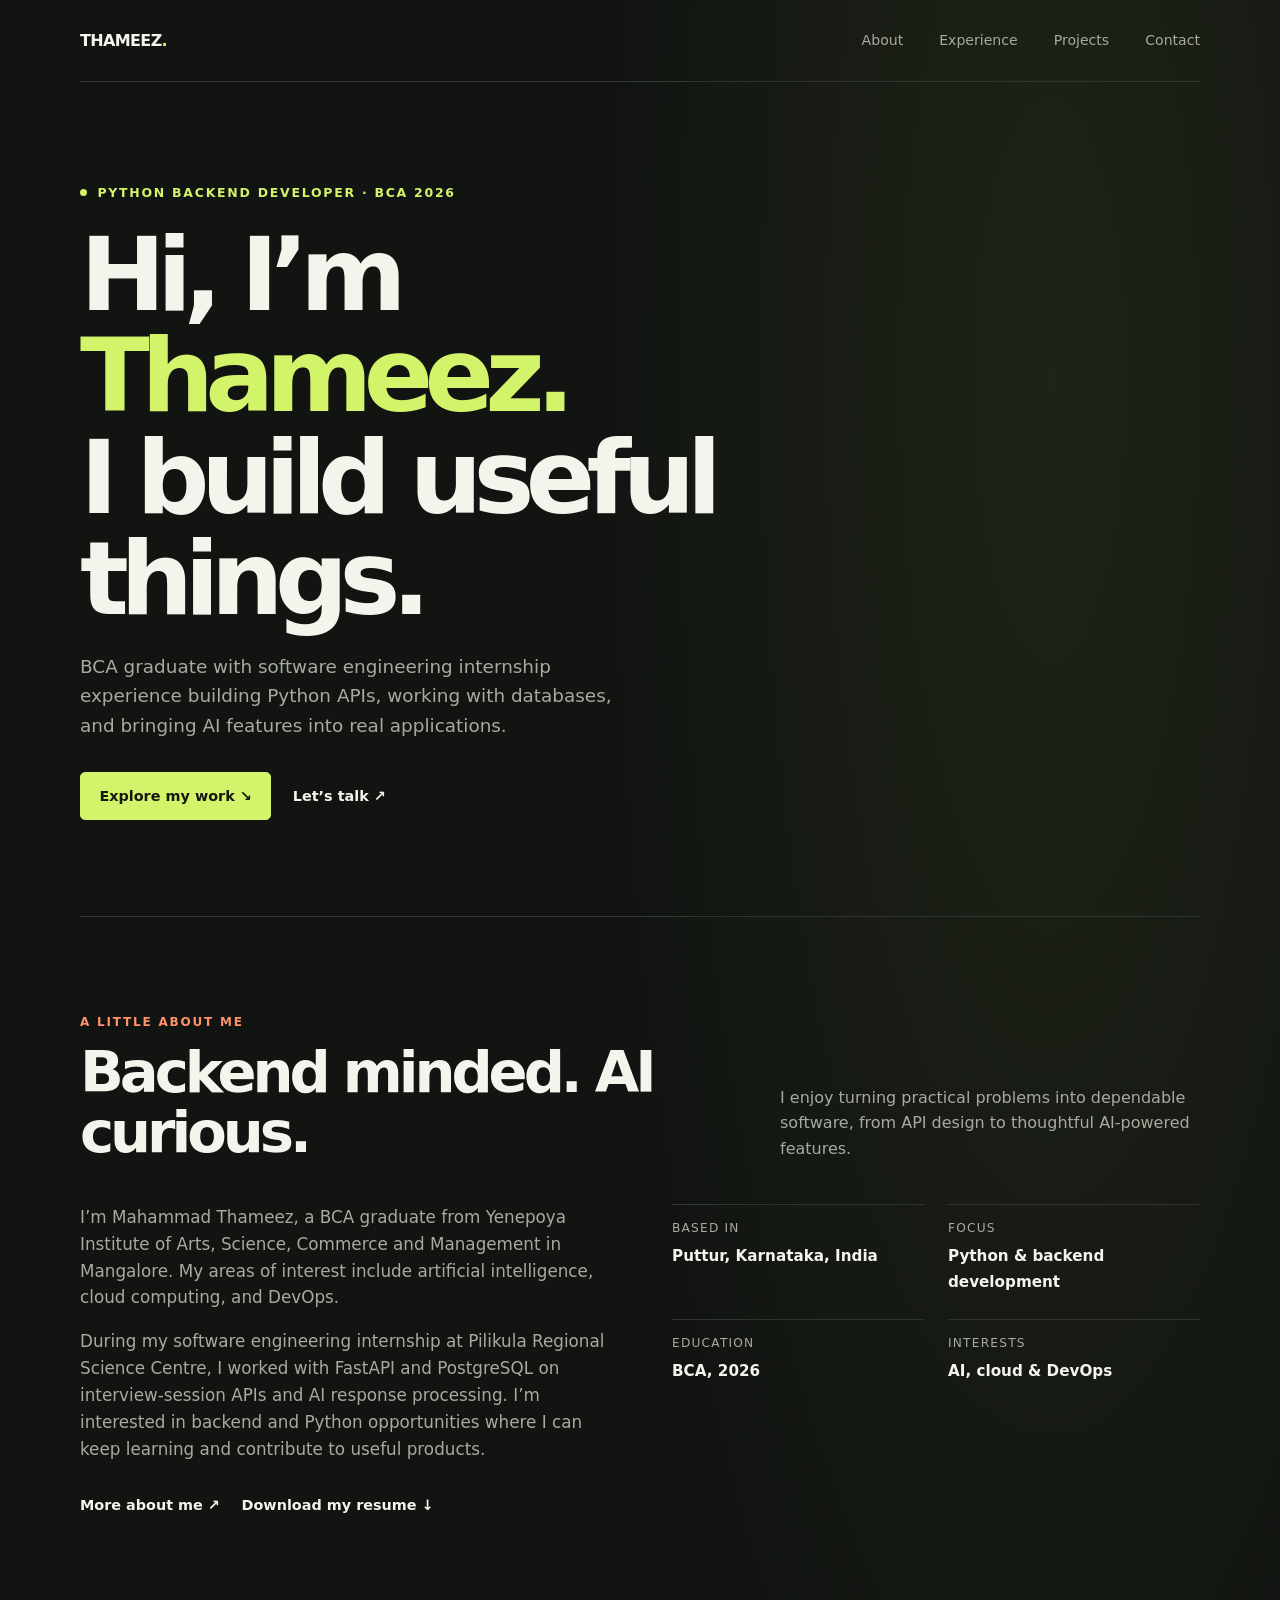
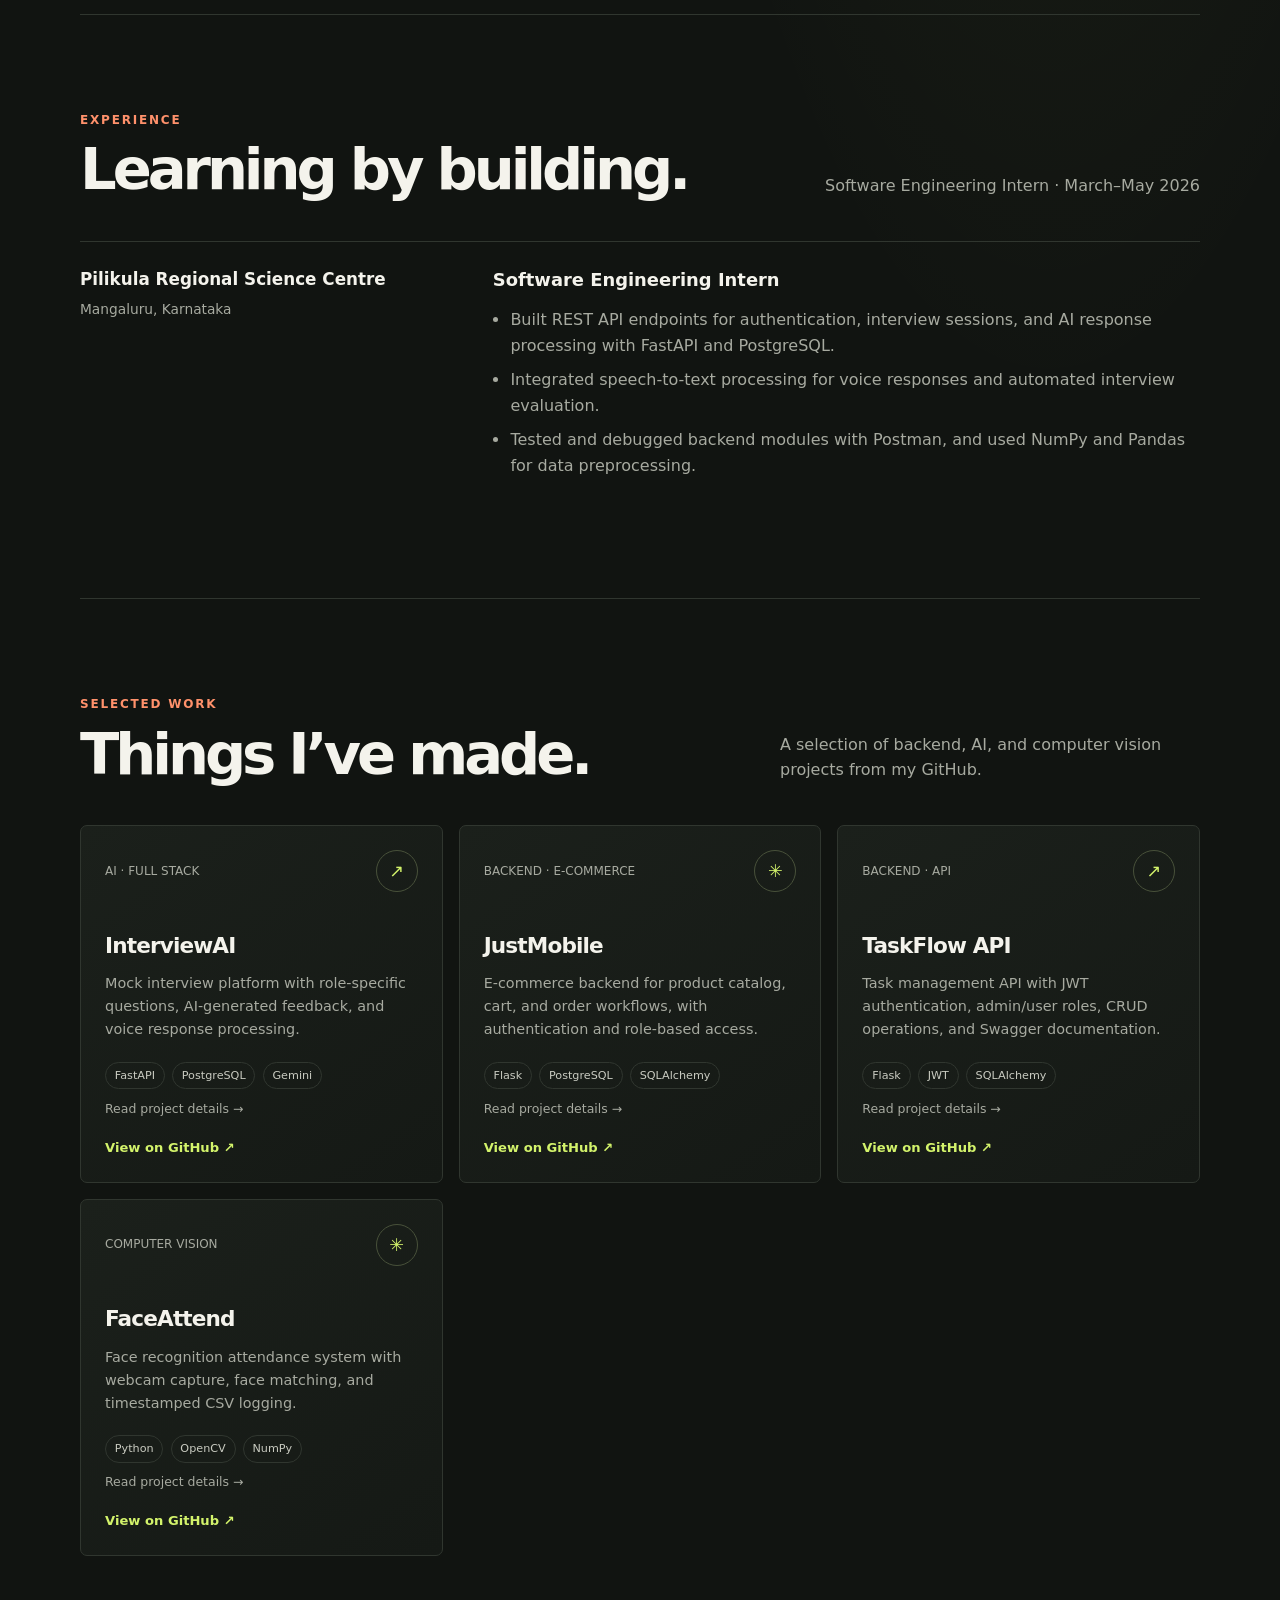
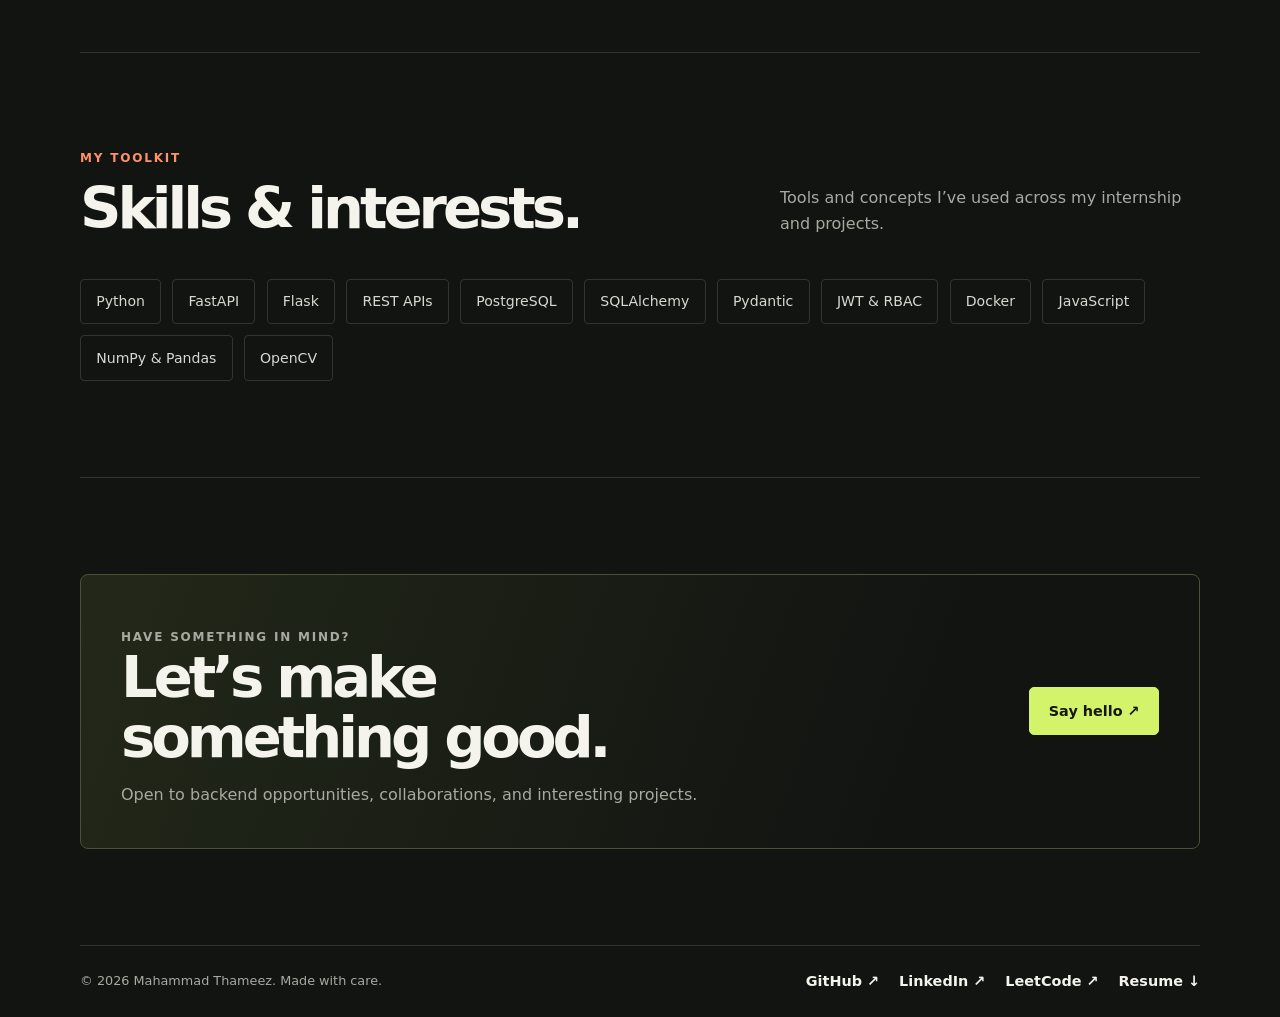
==== index.html @ 8c91e011 "first commit" ====
<!doctype html>
<html lang="en">
  <head>
    <meta charset="utf-8" />
    <meta name="viewport" content="width=device-width, initial-scale=1" />
    <meta
      name="description"
      content="Mahammad Thameez is a Python backend developer and BCA graduate. Explore his experience, skills, and projects."
    />
    <meta name="theme-color" content="#111411" />
    <title>Mahammad Thameez — Portfolio</title>
    <style>
      :root {
        color-scheme: dark;
        --ink: #f4f3ec;
        --muted: #a7aaa0;
        --canvas: #111411;
        --panel: #191d19;
        --line: #30362f;
        --lime: #d3f36b;
        --orange: #ff916b;
        --max-width: 1120px;
      }

      *,
      *::before,
      *::after {
        box-sizing: border-box;
      }

      html {
        scroll-behavior: smooth;
        scroll-padding-top: 6rem;
      }

      body {
        margin: 0;
        background:
          radial-gradient(ellipse at 82% 9%, rgb(211 243 107 / 7%), transparent 28rem),
          var(--canvas);
        color: var(--ink);
        font-family: Inter, ui-sans-serif, system-ui, -apple-system, BlinkMacSystemFont, "Segoe UI", sans-serif;
        line-height: 1.6;
      }

      a {
        color: inherit;
        text-decoration: none;
      }

      a:focus-visible {
        outline: 2px solid var(--lime);
        outline-offset: 5px;
      }

      .shell {
        width: min(var(--max-width), calc(100% - 3rem));
        margin-inline: auto;
      }

      .topbar {
        display: flex;
        align-items: center;
        justify-content: space-between;
        min-height: 82px;
        border-bottom: 1px solid var(--line);
      }

      .wordmark {
        font-size: 1rem;
        font-weight: 750;
        letter-spacing: -0.04em;
      }

      .wordmark span {
        color: var(--lime);
      }

      .nav {
        display: flex;
        gap: clamp(1rem, 3vw, 2.25rem);
        color: var(--muted);
        font-size: 0.88rem;
      }

      .nav a:hover,
      .text-link:hover {
        color: var(--lime);
      }

      .hero {
        display: grid;
        grid-template-columns: minmax(0, 1fr) 250px;
        align-items: center;
        gap: 3rem;
        min-height: 570px;
        padding-block: 6rem;
      }

      .eyebrow {
        display: inline-flex;
        align-items: center;
        gap: 0.65rem;
        margin: 0 0 1.35rem;
        color: var(--lime);
        font-size: 0.78rem;
        font-weight: 700;
        letter-spacing: 0.14em;
        text-transform: uppercase;
      }

      .eyebrow::before {
        width: 7px;
        height: 7px;
        border-radius: 50%;
        background: var(--lime);
        content: "";
      }

      h1,
      h2,
      h3,
      p {
        margin-top: 0;
      }

      h1 {
        max-width: 780px;
        margin-bottom: 1.4rem;
        font-size: clamp(3.2rem, 8vw, 6.7rem);
        font-weight: 650;
        letter-spacing: -0.085em;
        line-height: 0.99;
      }

      h1 span {
        color: var(--lime);
      }

      .hero-copy {
        max-width: 560px;
        margin-bottom: 2rem;
        color: var(--muted);
        font-size: clamp(1rem, 2vw, 1.15rem);
      }

      .actions {
        display: flex;
        flex-wrap: wrap;
        align-items: center;
        gap: 1.35rem;
      }

      .about-actions {
        margin-top: 2rem;
      }

      .button {
        display: inline-flex;
        align-items: center;
        justify-content: center;
        min-height: 48px;
        padding: 0.7rem 1.15rem;
        border: 1px solid var(--lime);
        border-radius: 5px;
        background: var(--lime);
        color: #14180e;
        font-size: 0.9rem;
        font-weight: 750;
        transition: transform 160ms ease, background 160ms ease;
      }

      .button:hover {
        transform: translateY(-2px);
        background: #e2ff8a;
      }

      .text-link {
        color: var(--ink);
        font-size: 0.9rem;
        font-weight: 650;
      }

      .section {
        padding-block: 6rem;
        border-top: 1px solid var(--line);
      }

      .section-heading {
        display: flex;
        align-items: end;
        justify-content: space-between;
        gap: 2rem;
        margin-bottom: 2.5rem;
      }

      .section-kicker {
        margin-bottom: 0.65rem;
        color: var(--orange);
        font-size: 0.75rem;
        font-weight: 750;
        letter-spacing: 0.15em;
        text-transform: uppercase;
      }

      h2 {
        margin-bottom: 0;
        font-size: clamp(2.2rem, 5vw, 3.6rem);
        font-weight: 600;
        letter-spacing: -0.07em;
        line-height: 1.05;
      }

      .section-intro {
        max-width: 420px;
        margin-bottom: 0.15rem;
        color: var(--muted);
      }

      .about-grid {
        display: grid;
        grid-template-columns: 1fr 1fr;
        gap: 4rem;
      }

      .about-copy {
        max-width: 600px;
        color: var(--muted);
        font-size: 1.05rem;
      }

      .about-copy p:last-child {
        margin-bottom: 0;
      }

      .details {
        display: grid;
        grid-template-columns: 1fr 1fr;
        align-content: start;
        gap: 1.5rem;
      }

      .detail {
        padding-top: 0.9rem;
        border-top: 1px solid var(--line);
      }

      .detail-label {
        display: block;
        margin-bottom: 0.3rem;
        color: var(--muted);
        font-size: 0.76rem;
        letter-spacing: 0.1em;
        text-transform: uppercase;
      }

      .detail-value {
        font-size: 0.95rem;
        font-weight: 600;
      }

      .project-grid {
        display: grid;
        grid-template-columns: repeat(3, minmax(0, 1fr));
        gap: 1rem;
      }

      .project-card {
        display: flex;
        min-height: 310px;
        flex-direction: column;
        padding: 1.5rem;
        border: 1px solid var(--line);
        border-radius: 7px;
        background: linear-gradient(145deg, #1b201b, #151915);
        transition: border-color 180ms ease, transform 180ms ease;
      }

      .project-card:hover {
        transform: translateY(-4px);
        border-color: #687250;
      }

      .project-top {
        display: flex;
        align-items: center;
        justify-content: space-between;
        margin-bottom: auto;
        color: var(--muted);
        font-size: 0.75rem;
      }

      .project-icon {
        display: grid;
        width: 42px;
        height: 42px;
        place-items: center;
        border: 1px solid #48513a;
        border-radius: 50%;
        color: var(--lime);
        font-size: 1.1rem;
      }

      .project-card h3 {
        margin: 2.3rem 0 0.55rem;
        font-size: 1.35rem;
        font-weight: 600;
        letter-spacing: -0.04em;
      }

      .project-card p {
        margin-bottom: 1.25rem;
        color: var(--muted);
        font-size: 0.9rem;
      }

      .project-link {
        display: inline-block;
        margin-top: 1.1rem;
        color: var(--lime);
        font-size: 0.82rem;
        font-weight: 700;
      }

      .project-link:hover {
        color: var(--ink);
      }

      .project-details {
        display: block;
        margin-top: 0.6rem;
        color: var(--muted);
        font-size: 0.78rem;
      }

      .project-details:hover {
        color: var(--lime);
      }

      .tags {
        display: flex;
        flex-wrap: wrap;
        gap: 0.45rem;
      }

      .tag {
        padding: 0.25rem 0.55rem;
        border: 1px solid var(--line);
        border-radius: 99px;
        color: #c9cbc1;
        font-size: 0.7rem;
      }

      .skills {
        display: flex;
        flex-wrap: wrap;
        gap: 0.7rem;
        margin-top: 2rem;
      }

      .skill {
        padding: 0.65rem 0.95rem;
        border: 1px solid var(--line);
        border-radius: 4px;
        color: #d7d9d0;
        font-size: 0.88rem;
      }

      .experience-card {
        display: grid;
        grid-template-columns: minmax(180px, 0.7fr) 1.3fr;
        gap: 2rem;
        padding: 1.5rem 0;
        border-top: 1px solid var(--line);
      }

      .experience-meta {
        color: var(--muted);
        font-size: 0.86rem;
      }

      .experience-meta strong {
        display: block;
        margin-bottom: 0.35rem;
        color: var(--ink);
        font-size: 1.05rem;
      }

      .experience-content h3 {
        margin-bottom: 0.8rem;
        font-size: 1.12rem;
        font-weight: 600;
      }

      .experience-content ul {
        margin: 0;
        padding-left: 1.1rem;
        color: var(--muted);
      }

      .experience-content li + li {
        margin-top: 0.55rem;
      }

      .contact {
        display: flex;
        align-items: center;
        justify-content: space-between;
        gap: 2rem;
        padding: 2.5rem;
        border: 1px solid #48513a;
        border-radius: 8px;
        background: linear-gradient(110deg, rgb(211 243 107 / 9%), transparent 75%);
      }

      .contact h2 {
        max-width: 570px;
      }

      .contact p {
        margin: 0.85rem 0 0;
        color: var(--muted);
      }

      footer {
        display: flex;
        align-items: center;
        justify-content: space-between;
        gap: 1rem;
        padding-block: 1.5rem;
        border-top: 1px solid var(--line);
        color: var(--muted);
        font-size: 0.8rem;
      }

      .footer-links {
        display: flex;
        gap: 1.25rem;
      }

      @media (max-width: 760px) {
        .hero {
          grid-template-columns: 1fr;
          min-height: auto;
          padding-block: 5rem;
        }

        .about-grid {
          grid-template-columns: 1fr;
          gap: 2.5rem;
        }

        .experience-card {
          grid-template-columns: 1fr;
          gap: 1rem;
        }

        .project-grid {
          grid-template-columns: 1fr 1fr;
        }

        .section-heading {
          align-items: start;
          flex-direction: column;
          gap: 1rem;
        }

        .contact {
          align-items: start;
          flex-direction: column;
          padding: 1.75rem;
        }
      }

      @media (max-width: 520px) {
        .shell {
          width: min(100% - 2rem, var(--max-width));
        }

        .topbar {
          min-height: 70px;
        }

        .nav {
          gap: 0.85rem;
          font-size: 0.78rem;
        }

        .nav a:last-child {
          display: none;
        }

        .hero {
          padding-block: 4rem;
        }

        .section {
          padding-block: 4rem;
        }

        .project-grid {
          grid-template-columns: 1fr;
        }

        .project-card {
          min-height: 270px;
        }

        .details {
          gap: 1.2rem;
        }

        footer {
          align-items: start;
          flex-direction: column;
        }
      }

      @media (prefers-reduced-motion: reduce) {
        *,
        *::before,
        *::after {
          scroll-behavior: auto !important;
          transition-duration: 0.01ms !important;
        }
      }
    </style>
  </head>
  <body>
    <header class="shell topbar">
      <a class="wordmark" href="#home" aria-label="Mahammad Thameez, home">THAMEEZ<span>.</span></a>
      <nav class="nav" aria-label="Main navigation">
        <a href="/about">About</a>
        <a href="#experience">Experience</a>
        <a href="#projects">Projects</a>
        <a href="#contact">Contact</a>
      </nav>
    </header>

    <main>
      <section class="shell hero" id="home">
        <div>
          <p class="eyebrow">Python backend developer · BCA 2026</p>
          <h1>Hi, I’m <span>Thameez.</span><br />I build useful things.</h1>
          <p class="hero-copy">
            BCA graduate with software engineering internship experience building Python
            APIs, working with databases, and bringing AI features into real applications.
          </p>
          <div class="actions">
            <a class="button" href="#projects">Explore my work <span aria-hidden="true">&nbsp;↘</span></a>
            <a class="text-link" href="mailto:mahammadthameez3@gmail.com?subject=Hello%20Thameez">Let’s talk <span aria-hidden="true">↗</span></a>
          </div>
        </div>
      </section>

      <section class="shell section" id="about">
        <div class="section-heading">
          <div>
            <p class="section-kicker">A little about me</p>
            <h2>Backend minded. AI curious.</h2>
          </div>
          <p class="section-intro">
            I enjoy turning practical problems into dependable software, from API design to
            thoughtful AI-powered features.
          </p>
        </div>
        <div class="about-grid">
          <div class="about-copy">
            <p>
              I’m Mahammad Thameez, a BCA graduate from Yenepoya Institute of Arts, Science,
              Commerce and Management in Mangalore. My areas of interest include artificial
              intelligence, cloud computing, and DevOps.
            </p>
            <p>
              During my software engineering internship at Pilikula Regional Science Centre,
              I worked with FastAPI and PostgreSQL on interview-session APIs and AI response
              processing. I’m interested in backend and Python opportunities where I can keep
              learning and contribute to useful products.
            </p>
          </div>
          <div class="details">
            <div class="detail">
              <span class="detail-label">Based in</span>
              <span class="detail-value">Puttur, Karnataka, India</span>
            </div>
            <div class="detail">
              <span class="detail-label">Focus</span>
              <span class="detail-value">Python &amp; backend development</span>
            </div>
            <div class="detail">
              <span class="detail-label">Education</span>
              <span class="detail-value">BCA, 2026</span>
            </div>
            <div class="detail">
              <span class="detail-label">Interests</span>
              <span class="detail-value">AI, cloud &amp; DevOps</span>
            </div>
          </div>
        </div>
        <div class="actions about-actions">
          <a class="text-link" href="/about">More about me ↗</a>
          <a class="text-link" href="/resume">Download my resume ↓</a>
        </div>
      </section>

      <section class="shell section" id="experience">
        <div class="section-heading">
          <div>
            <p class="section-kicker">Experience</p>
            <h2>Learning by building.</h2>
          </div>
          <p class="section-intro">Software Engineering Intern · March–May 2026</p>
        </div>
        <article class="experience-card">
          <div class="experience-meta">
            <strong>Pilikula Regional Science Centre</strong>
            Mangaluru, Karnataka
          </div>
          <div class="experience-content">
            <h3>Software Engineering Intern</h3>
            <ul>
              <li>Built REST API endpoints for authentication, interview sessions, and AI response processing with FastAPI and PostgreSQL.</li>
              <li>Integrated speech-to-text processing for voice responses and automated interview evaluation.</li>
              <li>Tested and debugged backend modules with Postman, and used NumPy and Pandas for data preprocessing.</li>
            </ul>
          </div>
        </article>
      </section>

      <section class="shell section" id="projects">
        <div class="section-heading">
          <div>
            <p class="section-kicker">Selected work</p>
            <h2>Things I’ve made.</h2>
          </div>
          <p class="section-intro">
            A selection of backend, AI, and computer vision projects from my GitHub.
          </p>
        </div>
        <div class="project-grid">
          <article class="project-card">
            <div class="project-top">
              <span>AI · FULL STACK</span>
              <span class="project-icon" aria-hidden="true">↗</span>
            </div>
            <h3>InterviewAI</h3>
            <p>Mock interview platform with role-specific questions, AI-generated feedback, and voice response processing.</p>
            <div class="tags">
              <span class="tag">FastAPI</span>
              <span class="tag">PostgreSQL</span>
              <span class="tag">Gemini</span>
            </div>
            <a class="project-details" href="/projects/interviewai">Read project details →</a>
            <a class="project-link" href="https://github.com/thammi-mhd/interview_mock" target="_blank" rel="noreferrer">View on GitHub ↗</a>
          </article>
          <article class="project-card">
            <div class="project-top">
              <span>BACKEND · E-COMMERCE</span>
              <span class="project-icon" aria-hidden="true">✳</span>
            </div>
            <h3>JustMobile</h3>
            <p>E-commerce backend for product catalog, cart, and order workflows, with authentication and role-based access.</p>
            <div class="tags">
              <span class="tag">Flask</span>
              <span class="tag">PostgreSQL</span>
              <span class="tag">SQLAlchemy</span>
            </div>
            <a class="project-details" href="/projects/justmobile">Read project details →</a>
            <a class="project-link" href="https://github.com/thammi-mhd/just-mobile-ecommerce" target="_blank" rel="noreferrer">View on GitHub ↗</a>
          </article>
          <article class="project-card">
            <div class="project-top">
              <span>BACKEND · API</span>
              <span class="project-icon" aria-hidden="true">↗</span>
            </div>
            <h3>TaskFlow API</h3>
            <p>Task management API with JWT authentication, admin/user roles, CRUD operations, and Swagger documentation.</p>
            <div class="tags">
              <span class="tag">Flask</span>
              <span class="tag">JWT</span>
              <span class="tag">SQLAlchemy</span>
            </div>
            <a class="project-details" href="/projects/taskflow-api">Read project details →</a>
            <a class="project-link" href="https://github.com/thammi-mhd/REST-api-demo-" target="_blank" rel="noreferrer">View on GitHub ↗</a>
          </article>
          <article class="project-card">
            <div class="project-top">
              <span>COMPUTER VISION</span>
              <span class="project-icon" aria-hidden="true">✳</span>
            </div>
            <h3>FaceAttend</h3>
            <p>Face recognition attendance system with webcam capture, face matching, and timestamped CSV logging.</p>
            <div class="tags">
              <span class="tag">Python</span>
              <span class="tag">OpenCV</span>
              <span class="tag">NumPy</span>
            </div>
            <a class="project-details" href="/projects/faceattend">Read project details →</a>
            <a class="project-link" href="https://github.com/thammi-mhd/face_recognizer" target="_blank" rel="noreferrer">View on GitHub ↗</a>
          </article>
        </div>
      </section>

      <section class="shell section" id="skills">
        <div class="section-heading">
          <div>
            <p class="section-kicker">My toolkit</p>
            <h2>Skills & interests.</h2>
          </div>
          <p class="section-intro">Tools and concepts I’ve used across my internship and projects.</p>
        </div>
        <div class="skills" aria-label="Skills">
          <span class="skill">Python</span>
          <span class="skill">FastAPI</span>
          <span class="skill">Flask</span>
          <span class="skill">REST APIs</span>
          <span class="skill">PostgreSQL</span>
          <span class="skill">SQLAlchemy</span>
          <span class="skill">Pydantic</span>
          <span class="skill">JWT &amp; RBAC</span>
          <span class="skill">Docker</span>
          <span class="skill">JavaScript</span>
          <span class="skill">NumPy &amp; Pandas</span>
          <span class="skill">OpenCV</span>
        </div>
      </section>

      <section class="shell section" id="contact">
        <div class="contact">
          <div>
            <p class="section-kicker">Have something in mind?</p>
            <h2>Let’s make something good.</h2>
            <p>Open to backend opportunities, collaborations, and interesting projects.</p>
          </div>
          <a class="button" href="mailto:mahammadthameez3@gmail.com?subject=Hello%20Thameez">Say hello <span aria-hidden="true">&nbsp;↗</span></a>
        </div>
      </section>
    </main>

    <footer class="shell">
      <span>© <span id="year">2026</span> Mahammad Thameez. Made with care.</span>
      <div class="footer-links">
        <a class="text-link" href="https://github.com/thammi-mhd" target="_blank" rel="noreferrer">GitHub ↗</a>
        <a class="text-link" href="https://www.linkedin.com/in/thameez-mahammad-96134a32b" target="_blank" rel="noreferrer">LinkedIn ↗</a>
        <a class="text-link" href="https://leetcode.com/u/thammiCodes/" target="_blank" rel="noreferrer">LeetCode ↗</a>
        <a class="text-link" href="/resume">Resume ↓</a>
      </div>
    </footer>
  </body>
</html>
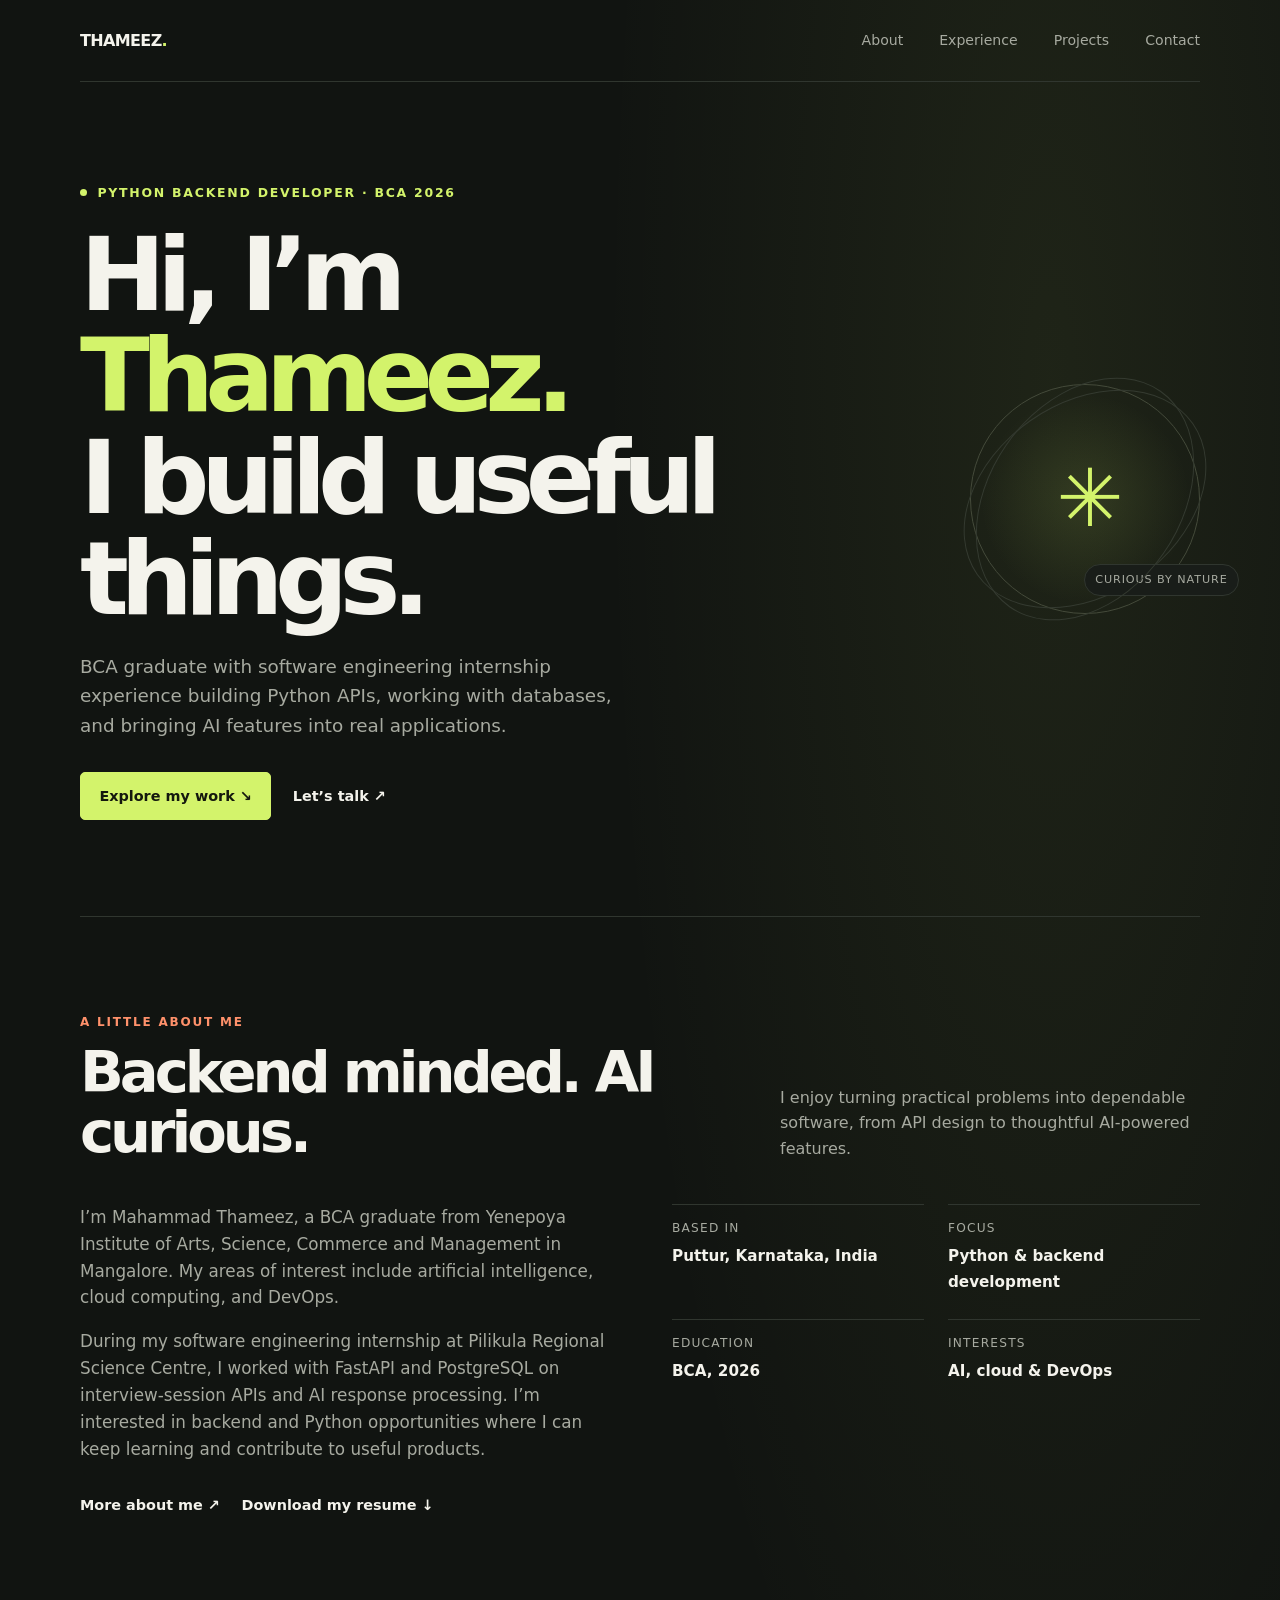
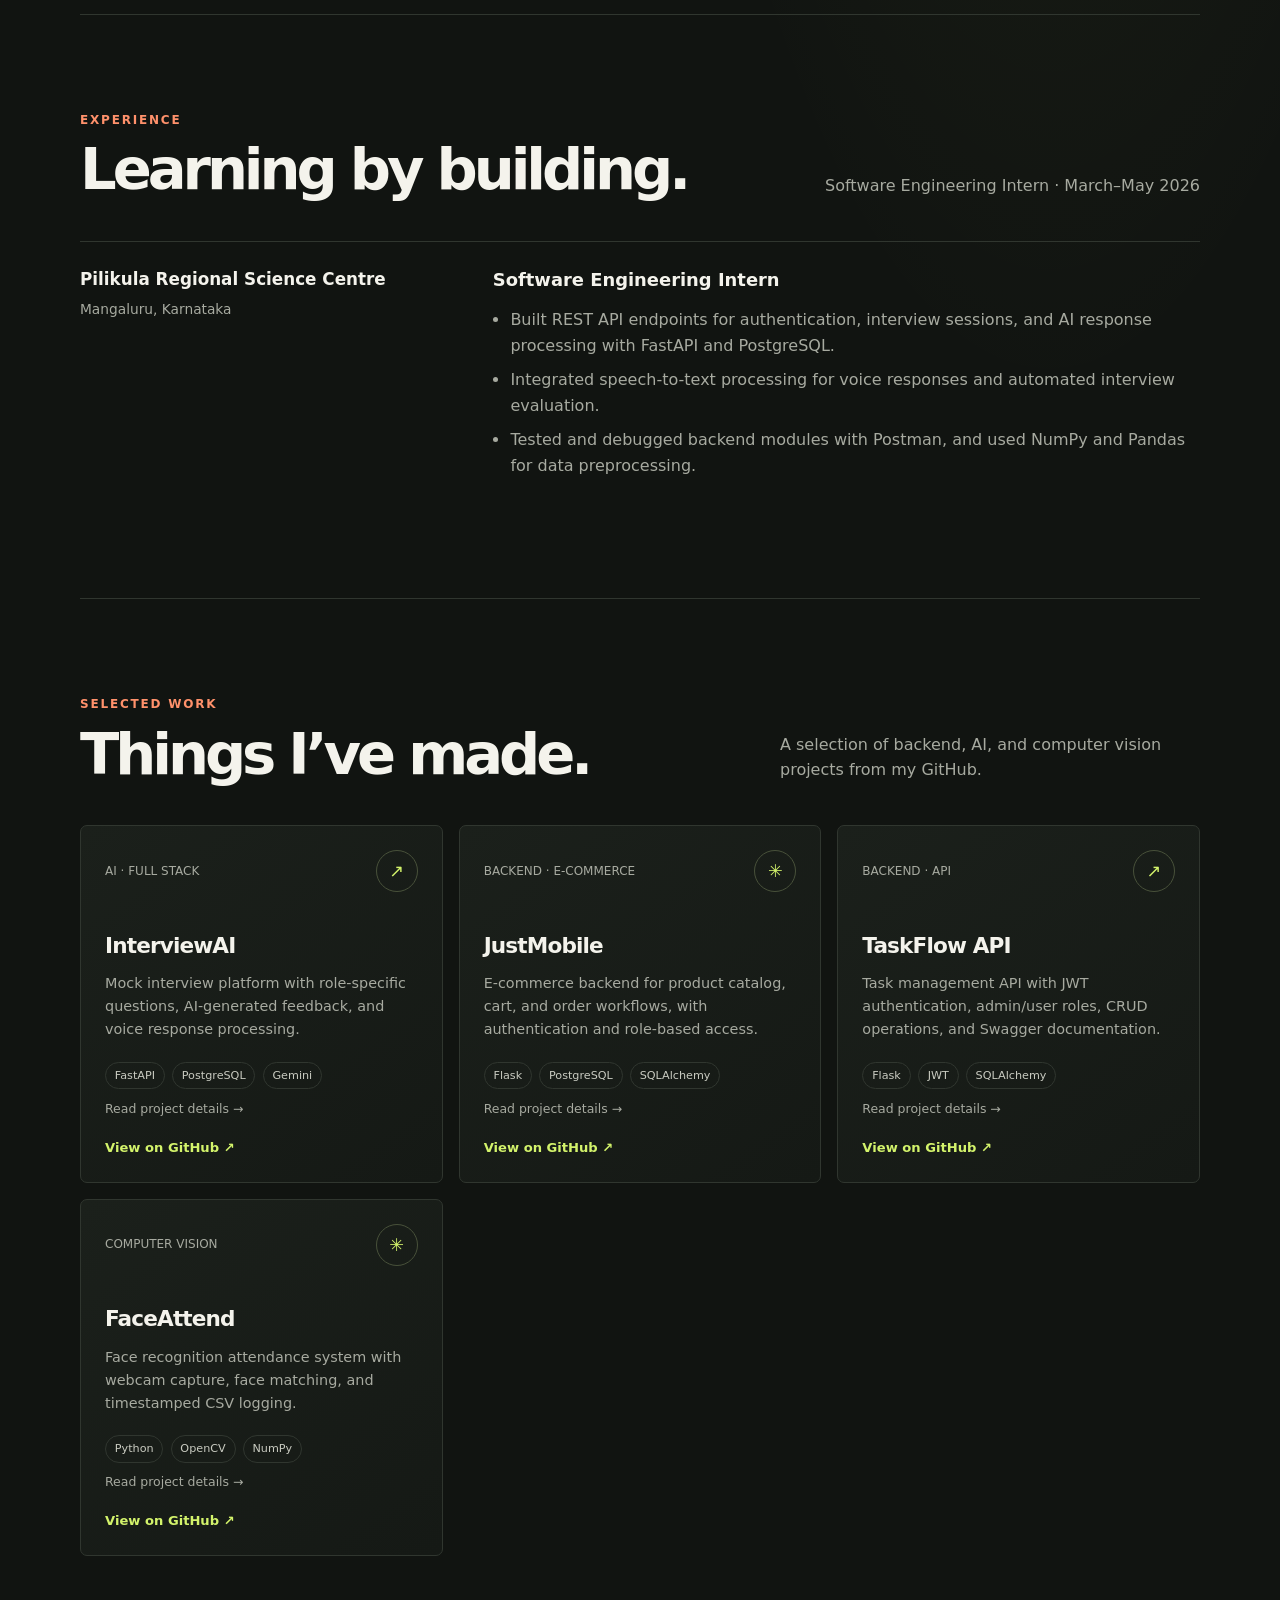
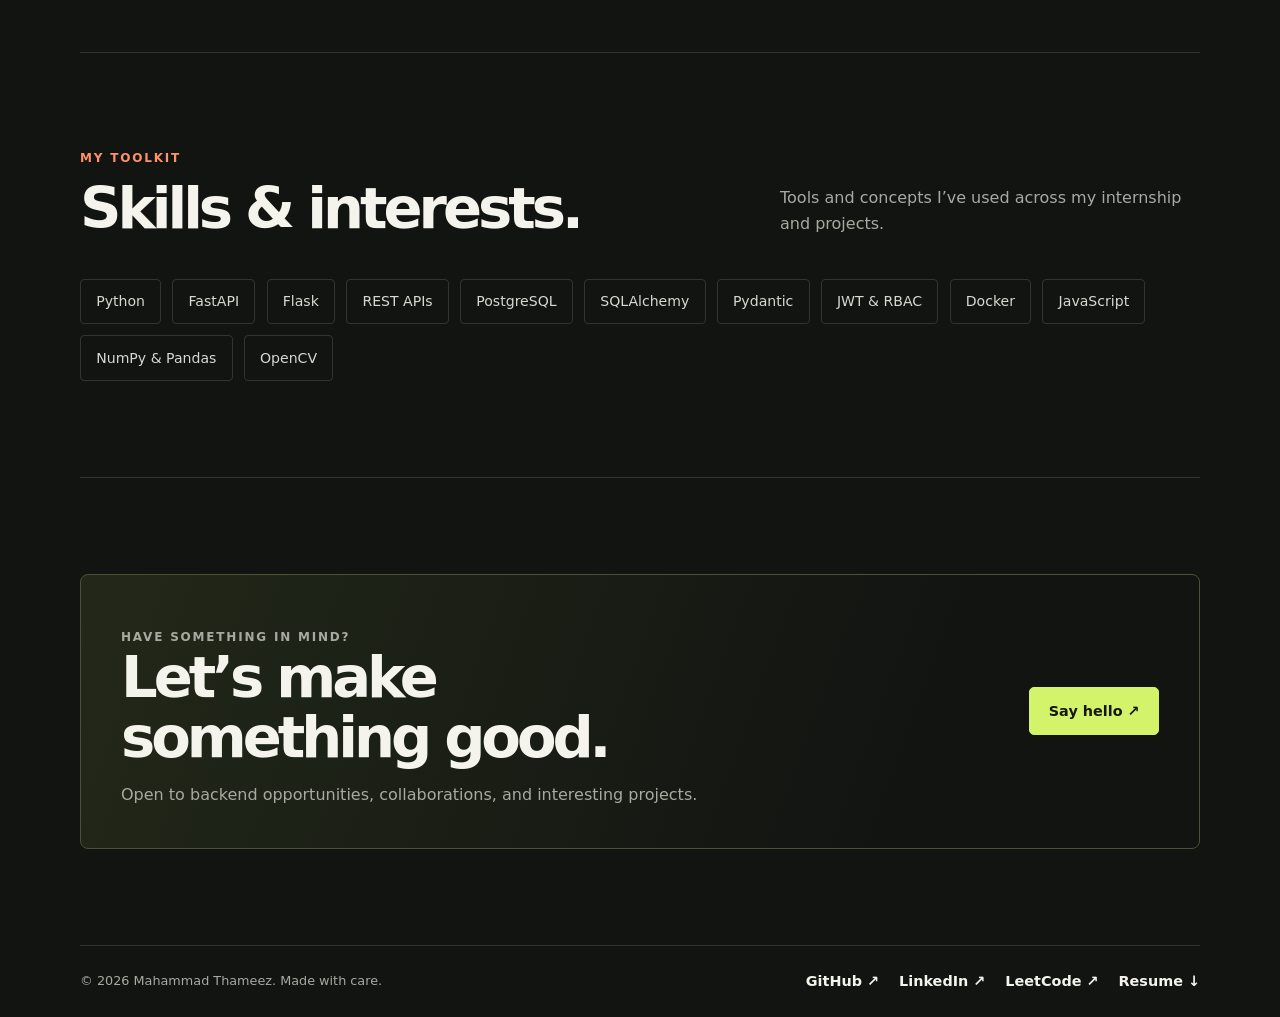
==== commit 6db0c68b: "added a little design" ====
--- a/index.html
+++ b/index.html
@@ -181,6 +181,57 @@
         font-weight: 650;
       }
 
+      .orbit {
+        position: relative;
+        display: grid;
+        width: 230px;
+        aspect-ratio: 1;
+        place-items: center;
+        justify-self: end;
+        border: 1px solid #444a3a;
+        border-radius: 50%;
+        background: radial-gradient(circle, rgb(211 243 107 / 12%), transparent 65%);
+      }
+
+      .orbit::before,
+      .orbit::after {
+        position: absolute;
+        border: 1px solid #343a30;
+        border-radius: 50%;
+        content: "";
+      }
+
+      .orbit::before {
+        inset: 18px -18px;
+        transform: rotate(-35deg);
+      }
+
+      .orbit::after {
+        inset: -18px 18px;
+        transform: rotate(35deg);
+      }
+
+      .orbit-mark {
+        color: var(--lime);
+        font-size: 5rem;
+        font-weight: 300;
+        letter-spacing: -0.12em;
+      }
+
+      .orbit-note {
+        position: absolute;
+        right: -2.5rem;
+        bottom: 1.1rem;
+        padding: 0.35rem 0.65rem;
+        border: 1px solid var(--line);
+        border-radius: 99px;
+        background: var(--panel);
+        color: var(--muted);
+        font-size: 0.7rem;
+        letter-spacing: 0.08em;
+        text-transform: uppercase;
+      }
+
       .section {
         padding-block: 6rem;
         border-top: 1px solid var(--line);
@@ -443,6 +494,20 @@
           grid-template-columns: 1fr;
           min-height: auto;
           padding-block: 5rem;
+        }
+
+        .orbit {
+          width: 160px;
+          justify-self: start;
+          margin: 0 0 1rem 1.2rem;
+        }
+
+        .orbit-mark {
+          font-size: 3.6rem;
+        }
+
+        .orbit-note {
+          right: -3rem;
         }
 
         .about-grid {
@@ -550,6 +615,10 @@
             <a class="button" href="#projects">Explore my work <span aria-hidden="true">&nbsp;↘</span></a>
             <a class="text-link" href="mailto:mahammadthameez3@gmail.com?subject=Hello%20Thameez">Let’s talk <span aria-hidden="true">↗</span></a>
           </div>
+        </div>
+        <div class="orbit" aria-hidden="true">
+          <span class="orbit-mark">✳</span>
+          <span class="orbit-note">Curious by nature</span>
         </div>
       </section>
 
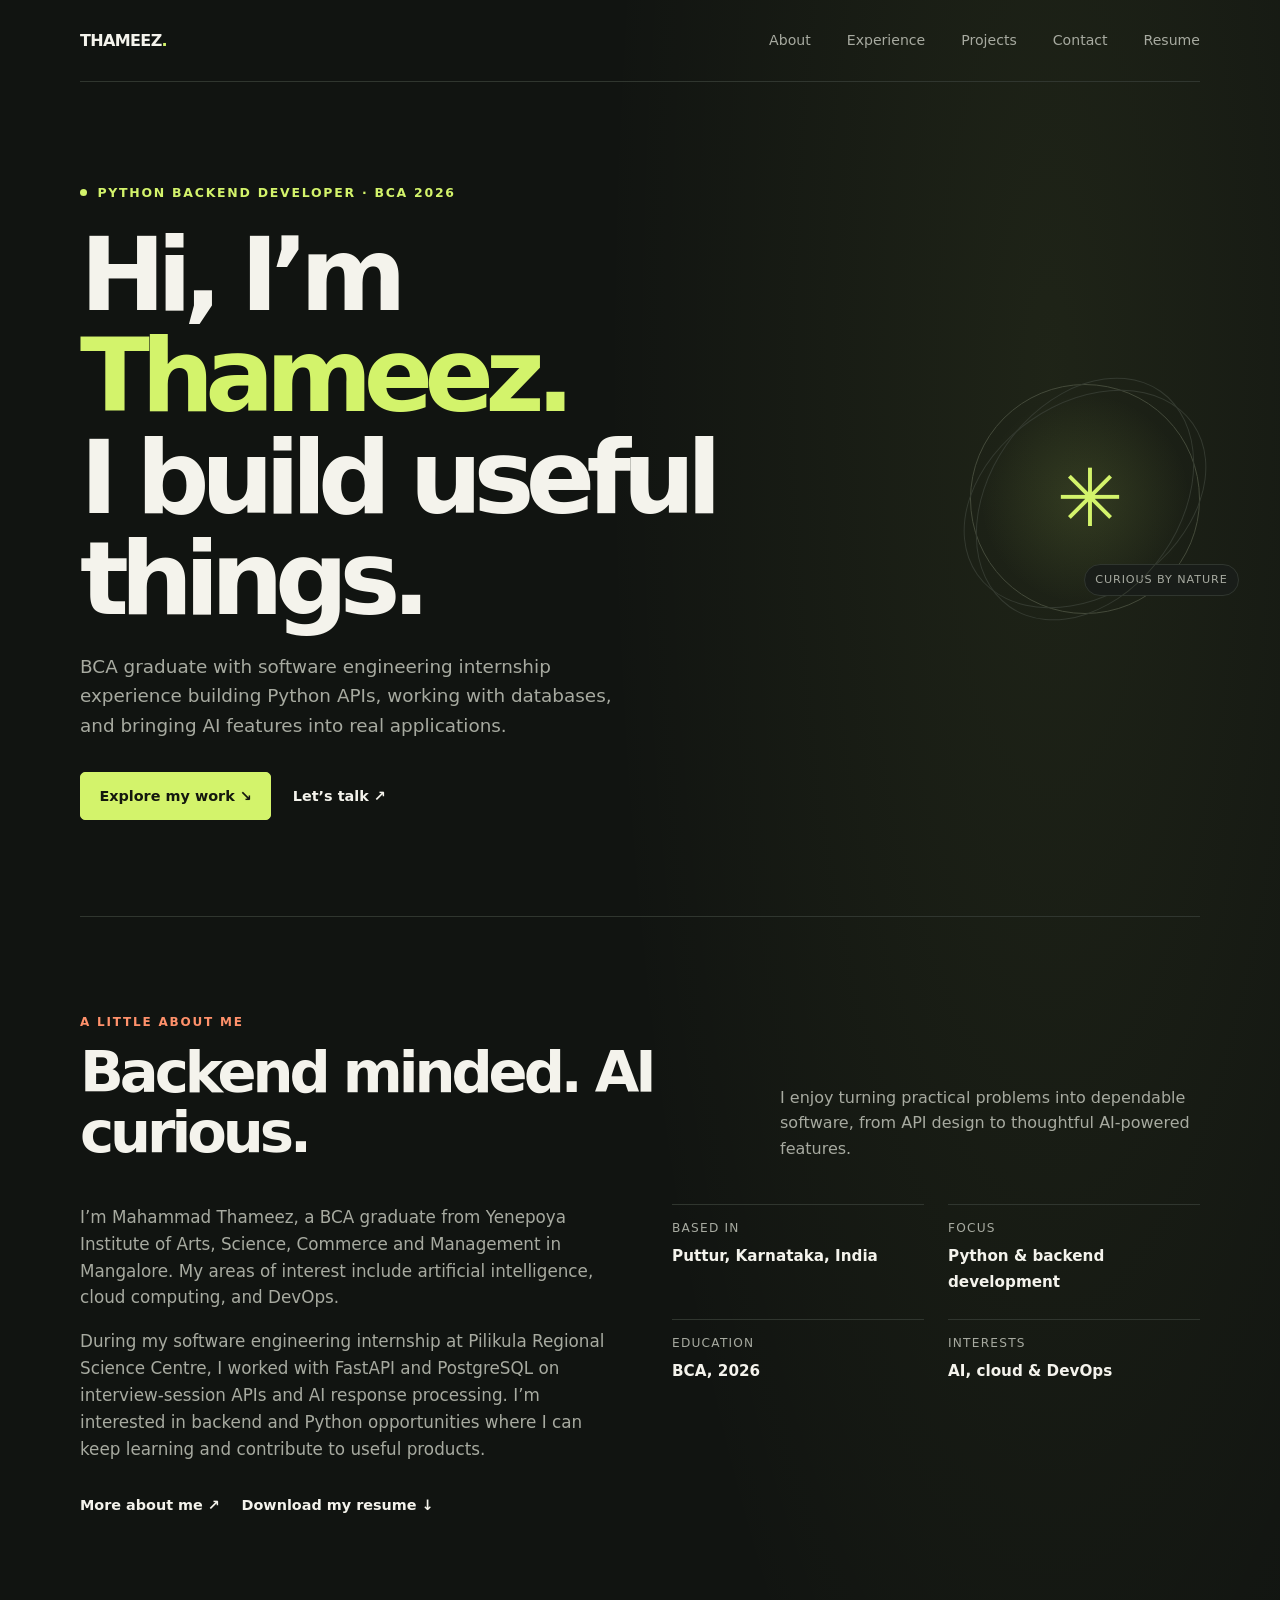
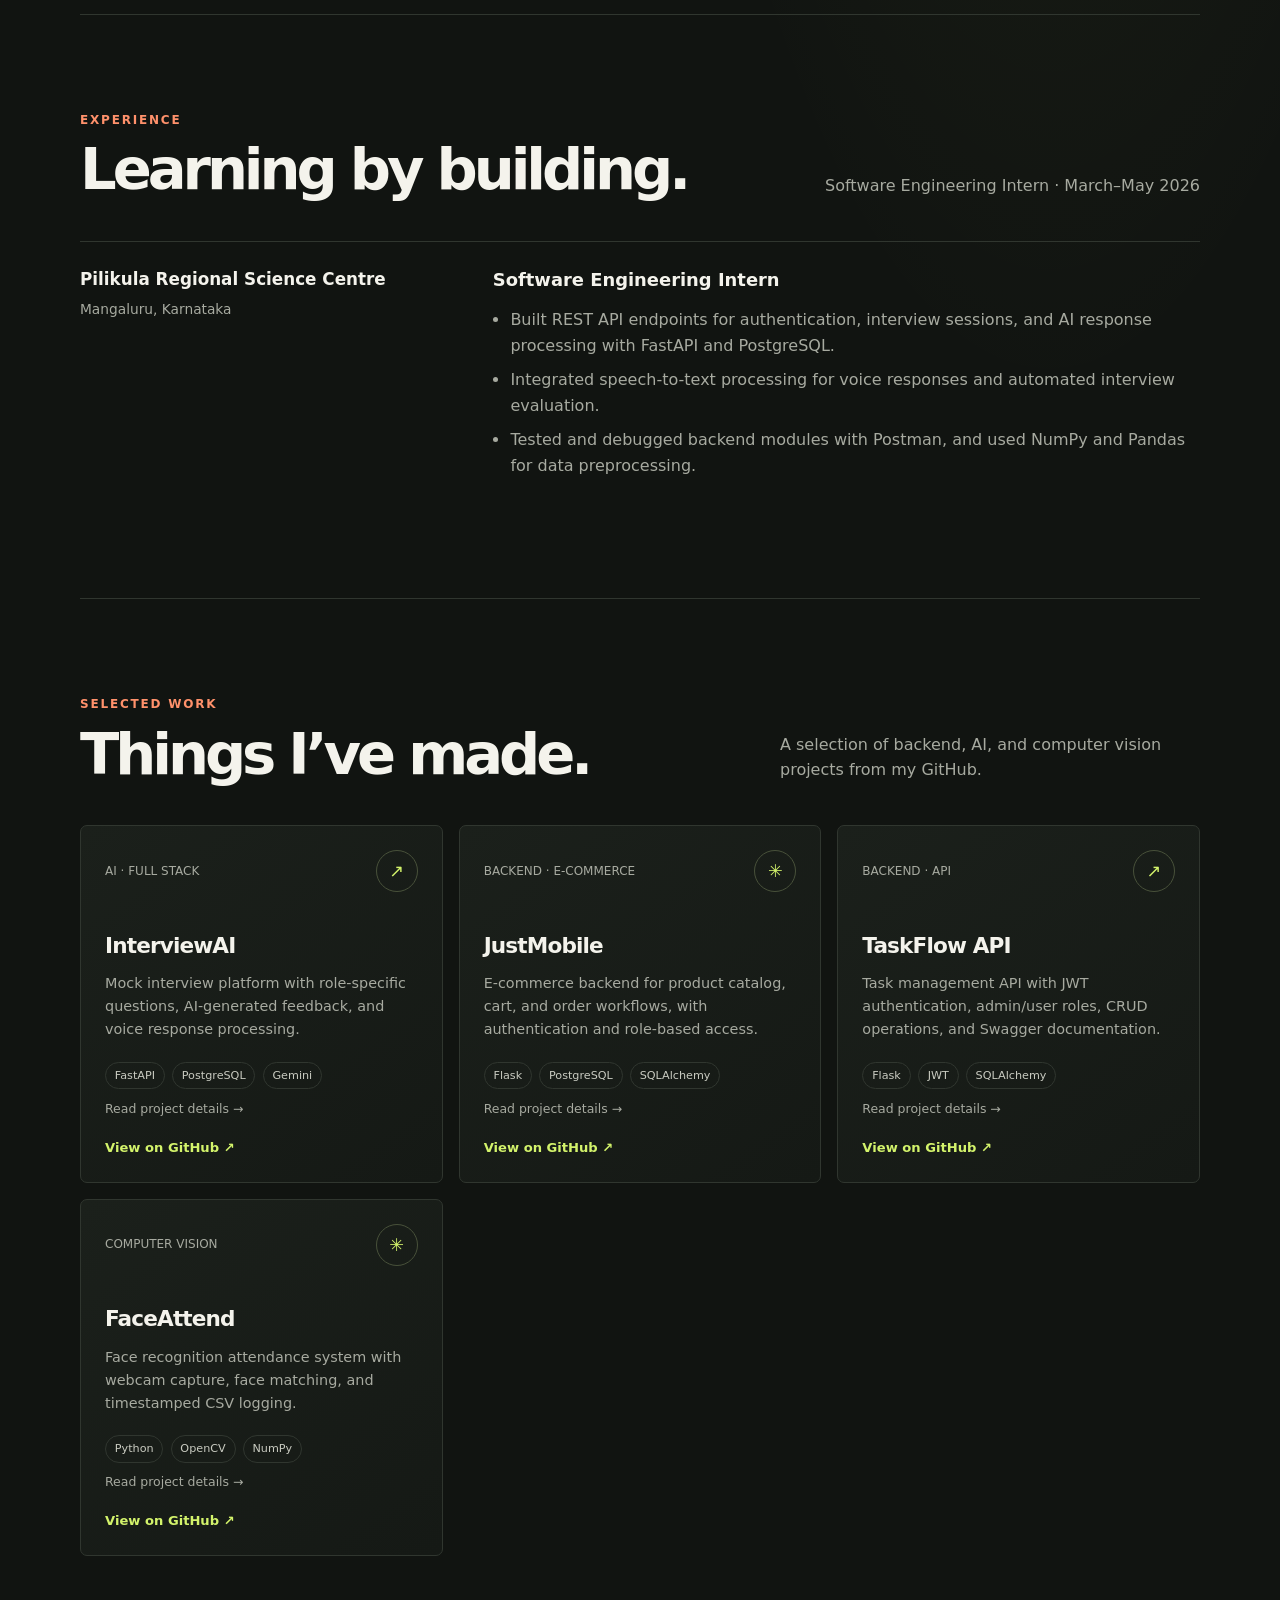
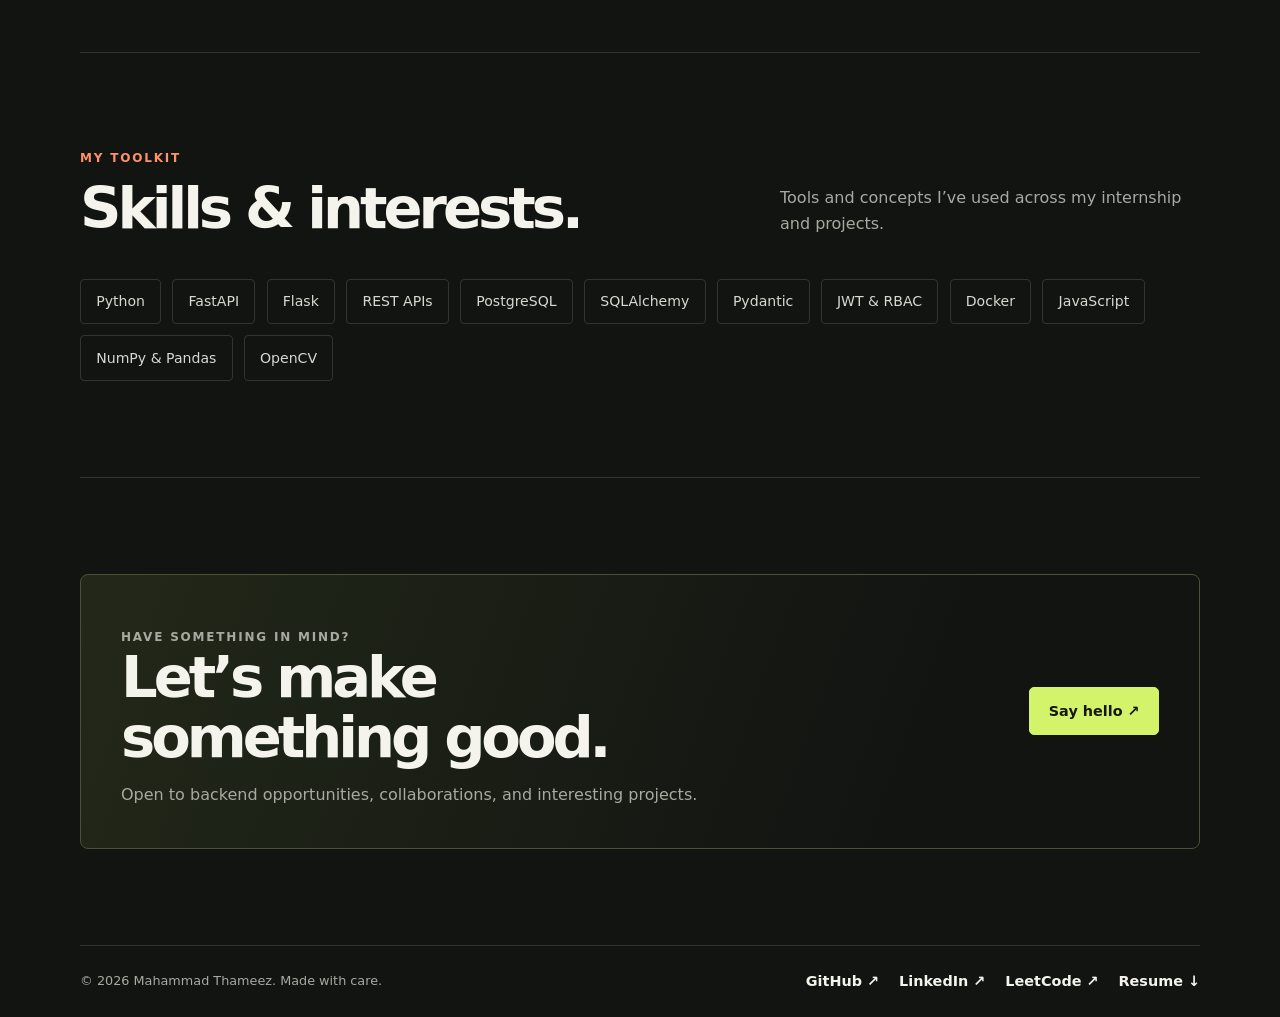
==== commit 5dcf541c: "added the resume button on top" ====
--- a/index.html
+++ b/index.html
@@ -551,7 +551,7 @@
           font-size: 0.78rem;
         }
 
-        .nav a:last-child {
+        .nav-optional {
           display: none;
         }
 
@@ -596,9 +596,10 @@
       <a class="wordmark" href="#home" aria-label="Mahammad Thameez, home">THAMEEZ<span>.</span></a>
       <nav class="nav" aria-label="Main navigation">
         <a href="/about">About</a>
-        <a href="#experience">Experience</a>
+        <a class="nav-optional" href="#experience">Experience</a>
         <a href="#projects">Projects</a>
-        <a href="#contact">Contact</a>
+        <a class="nav-optional" href="#contact">Contact</a>
+        <a href="/resume">Resume</a>
       </nav>
     </header>
 
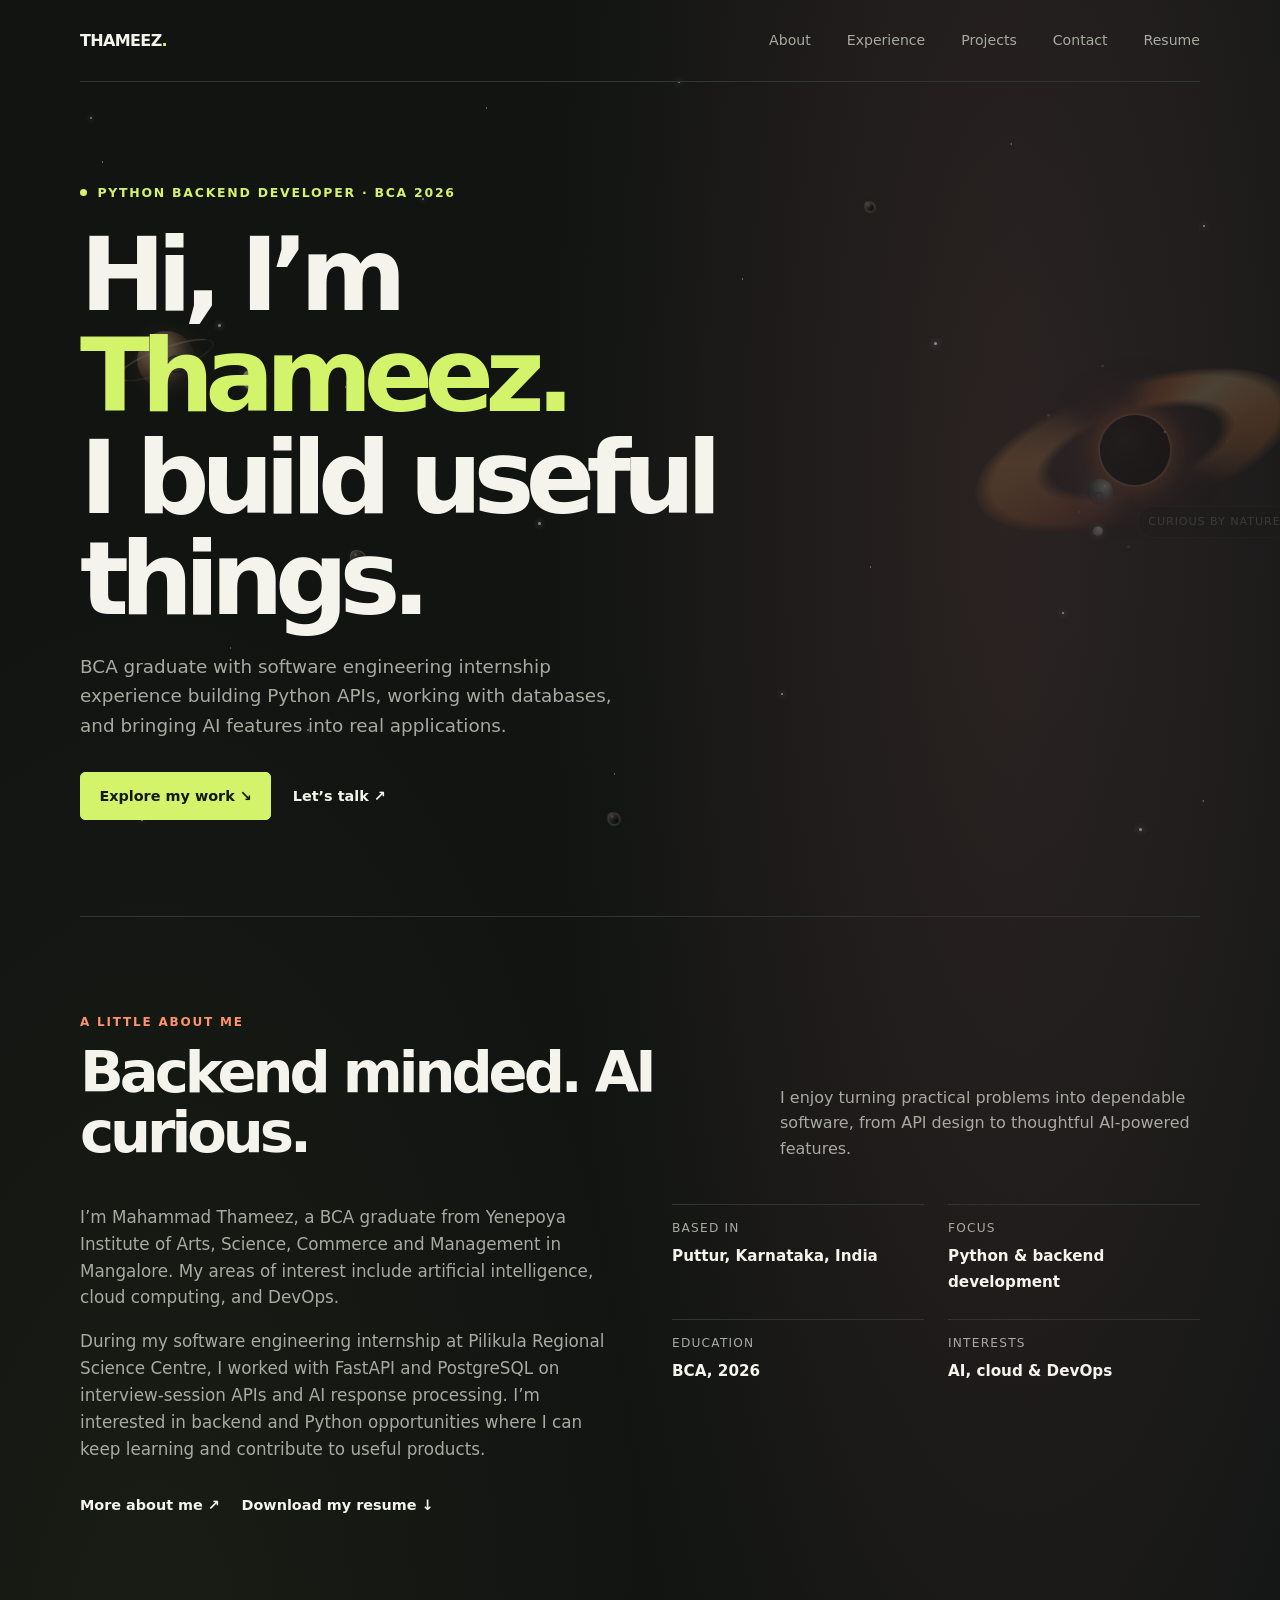
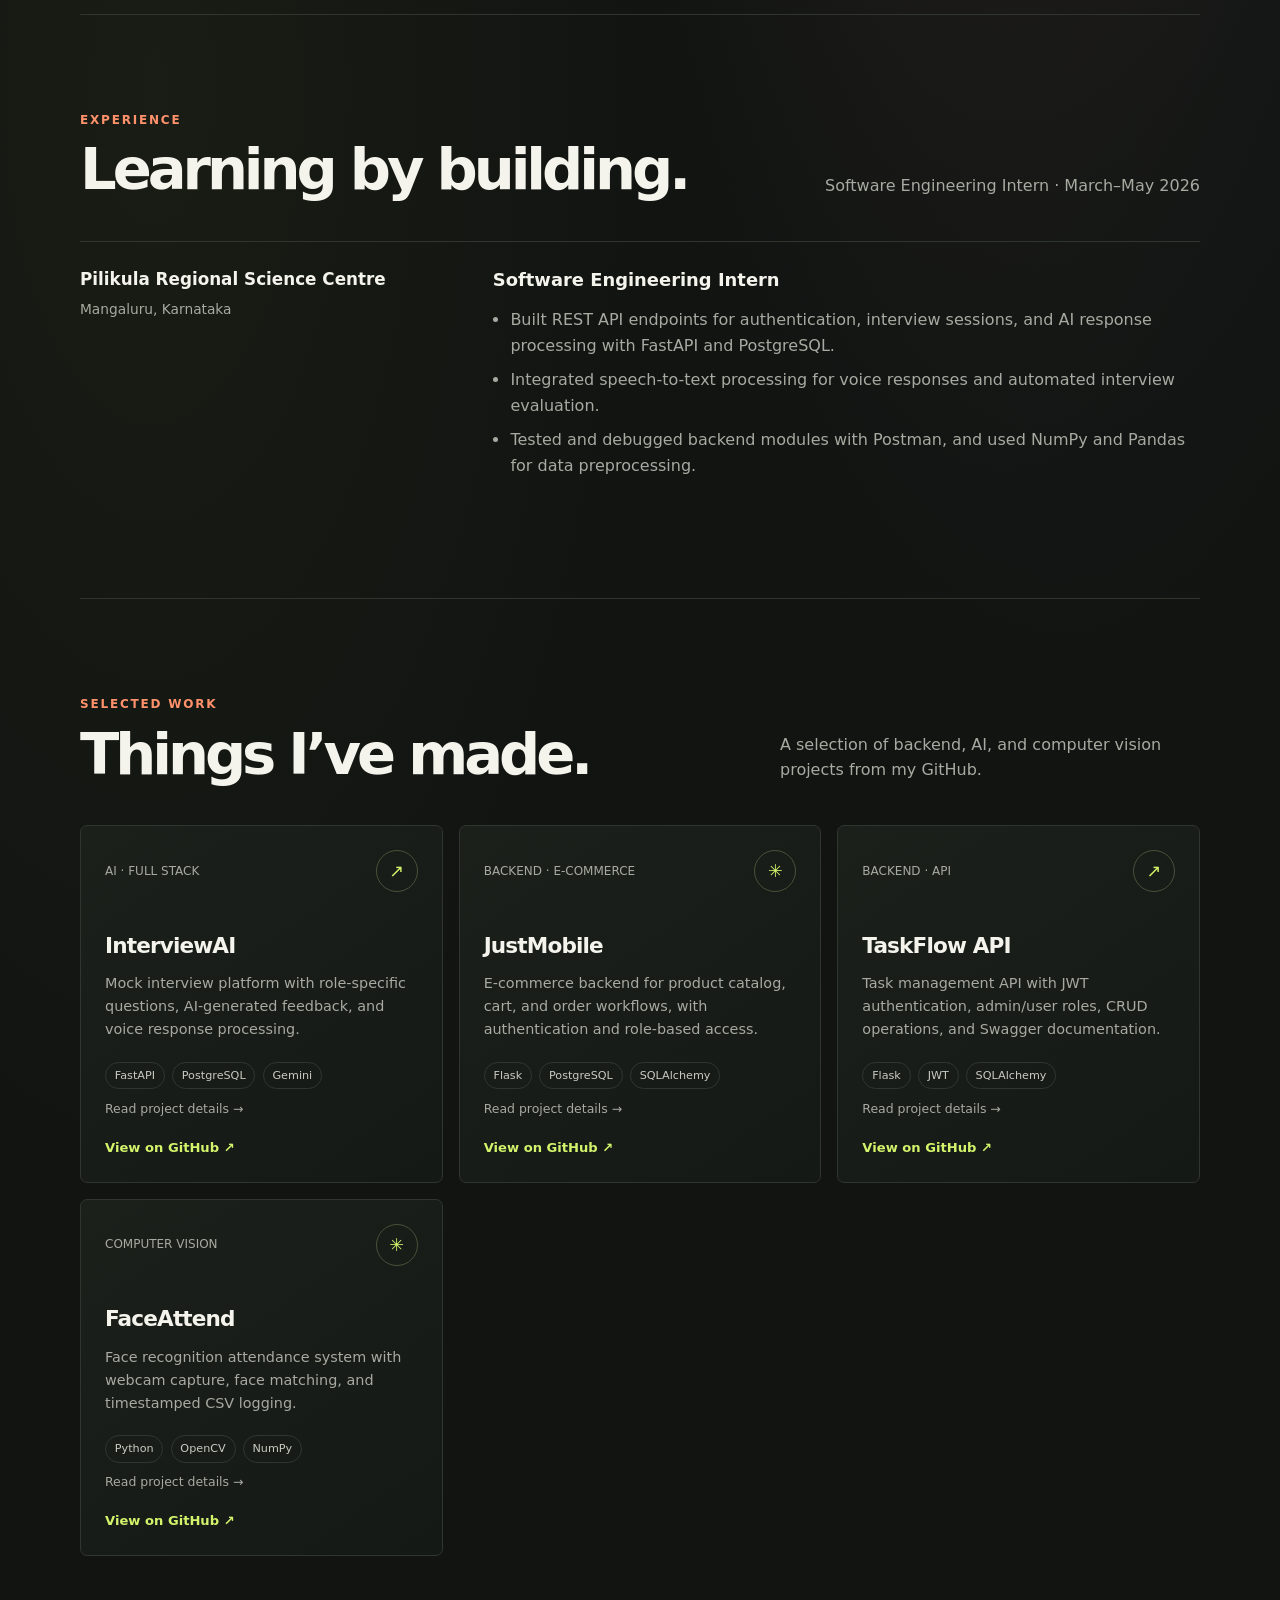
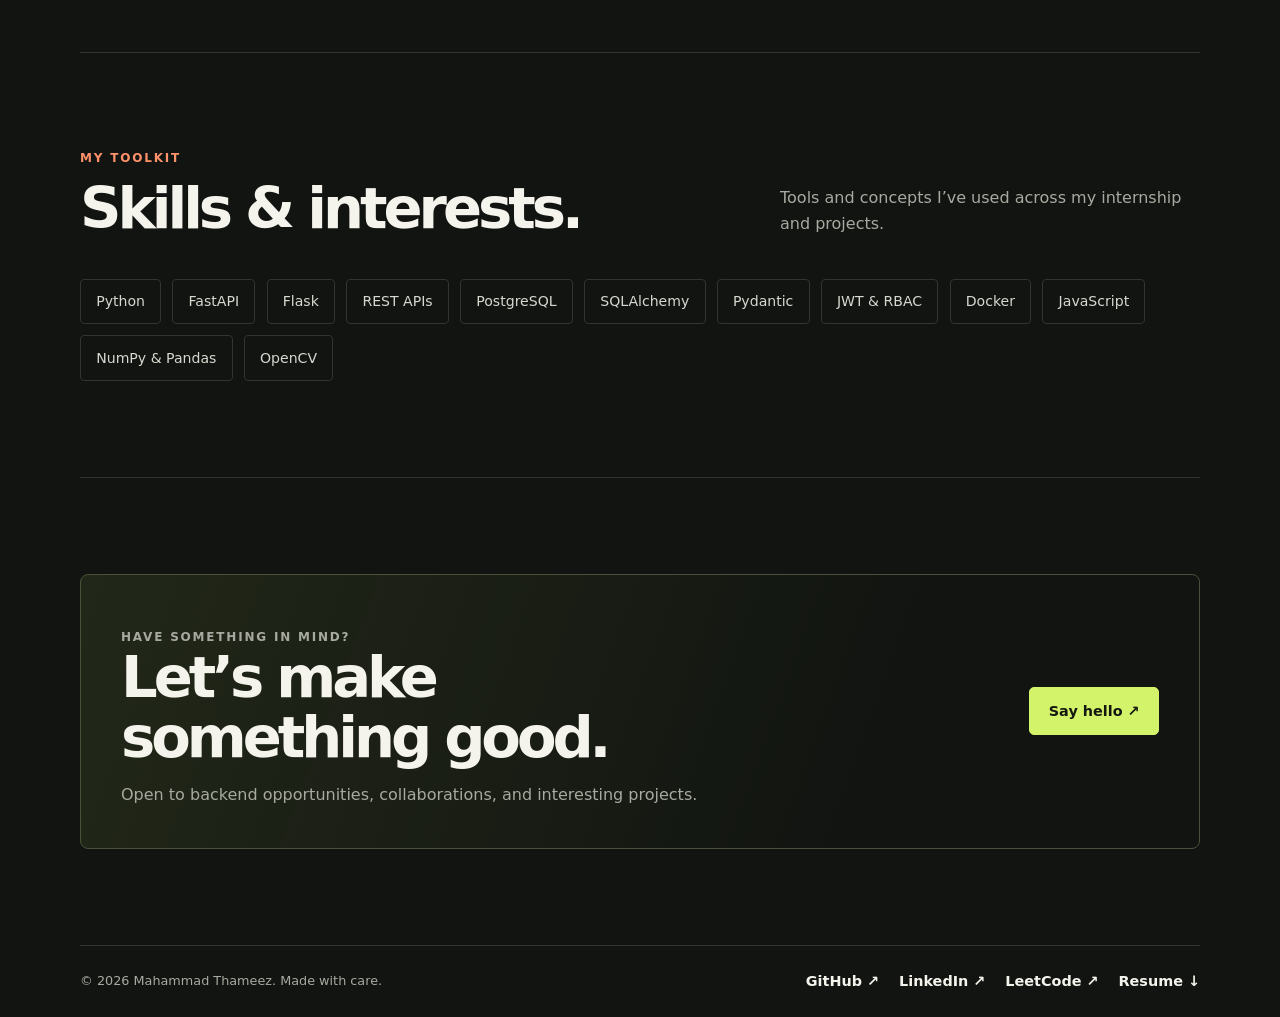
==== commit 72b5e8d3: "added cool background effects" ====
--- a/index.html
+++ b/index.html
@@ -22,6 +22,14 @@
         --max-width: 1120px;
       }
 
+      .black-hole.is-consuming .event-horizon {
+        box-shadow:
+          0 0 0 2px rgb(255 209 158 / 35%),
+          0 0 18px 7px rgb(255 139 63 / 55%),
+          0 0 42px 15px rgb(255 91 40 / 28%),
+          0 0 76px 24px rgb(111 91 181 / 16%);
+      }
+
       *,
       *::before,
       *::after {
@@ -36,13 +44,163 @@
       body {
         margin: 0;
         background:
-          radial-gradient(ellipse at 82% 9%, rgb(211 243 107 / 7%), transparent 28rem),
+          radial-gradient(ellipse at 78% 12%, rgb(245 127 71 / 8%), transparent 27rem),
+          radial-gradient(ellipse at 83% 12%, rgb(116 102 175 / 9%), transparent 34rem),
+          radial-gradient(ellipse at 12% 40%, rgb(211 243 107 / 4%), transparent 32rem),
           var(--canvas);
         color: var(--ink);
         font-family: Inter, ui-sans-serif, system-ui, -apple-system, BlinkMacSystemFont, "Segoe UI", sans-serif;
         line-height: 1.6;
       }
 
+      .space-scene {
+        position: fixed;
+        z-index: 0;
+        inset: 0;
+        overflow: hidden;
+        pointer-events: none;
+      }
+
+      .starfield {
+        position: absolute;
+        inset: 0;
+        background:
+          radial-gradient(1px 1px at 8% 18%, rgb(255 255 255 / 78%) 50%, transparent 100%),
+          radial-gradient(1px 1px at 18% 72%, rgb(255 255 255 / 58%) 50%, transparent 100%),
+          radial-gradient(1px 1px at 27% 43%, rgb(255 255 255 / 64%) 50%, transparent 100%),
+          radial-gradient(1px 1px at 38% 12%, rgb(255 255 255 / 72%) 50%, transparent 100%),
+          radial-gradient(1px 1px at 48% 86%, rgb(255 255 255 / 58%) 50%, transparent 100%),
+          radial-gradient(1px 1px at 58% 31%, rgb(255 255 255 / 70%) 50%, transparent 100%),
+          radial-gradient(1px 1px at 68% 63%, rgb(255 255 255 / 66%) 50%, transparent 100%),
+          radial-gradient(1px 1px at 79% 16%, rgb(255 255 255 / 70%) 50%, transparent 100%),
+          radial-gradient(1px 1px at 91% 48%, rgb(255 255 255 / 64%) 50%, transparent 100%),
+          radial-gradient(1px 1px at 94% 89%, rgb(255 255 255 / 72%) 50%, transparent 100%);
+        opacity: 0.48;
+      }
+
+      .twinkle-star {
+        position: absolute;
+        top: var(--star-y);
+        left: var(--star-x);
+        width: var(--star-size, 2px);
+        aspect-ratio: 1;
+        border-radius: 50%;
+        background: #fff;
+        box-shadow: 0 0 7px 1px rgb(194 218 255 / 56%);
+        animation: twinkle var(--star-duration, 3s) ease-in-out var(--star-delay, 0s) infinite alternate;
+      }
+
+      @keyframes twinkle {
+        from {
+          opacity: 0.2;
+          transform: scale(0.65);
+        }
+
+        to {
+          opacity: 0.95;
+          transform: scale(1.35);
+        }
+      }
+
+      .celestial {
+        position: absolute;
+        top: var(--object-y);
+        left: var(--object-x);
+        width: var(--object-size);
+        aspect-ratio: 1;
+        opacity: 0.48;
+        transform: translate(-50%, -50%);
+        transition: opacity 350ms ease, transform 450ms cubic-bezier(0.2, 0.7, 0.2, 1);
+        will-change: transform, opacity;
+      }
+
+      .planet-body {
+        position: absolute;
+        inset: 0;
+        border-radius: 50%;
+        background:
+          radial-gradient(circle at 30% 28%, rgb(255 255 255 / 62%) 0 1px, transparent 2px),
+          radial-gradient(ellipse at 68% 57%, transparent 0 14%, rgb(28 34 48 / 55%) 15% 19%, transparent 20%),
+          radial-gradient(circle at 35% 31%, var(--planet-light), var(--planet-color) 45%, #171a24 100%);
+        box-shadow: inset -8px -5px 13px rgb(0 0 0 / 48%), 0 0 22px var(--planet-glow);
+        animation: planet-turn 28s linear infinite;
+      }
+
+      .planet-ring {
+        position: absolute;
+        top: 28%;
+        left: -38%;
+        width: 176%;
+        height: 45%;
+        border: 2px solid rgb(205 175 132 / 42%);
+        border-right-color: rgb(205 175 132 / 12%);
+        border-bottom-color: rgb(205 175 132 / 18%);
+        border-radius: 50%;
+        transform: rotate(-20deg);
+      }
+
+      .moon-orbit {
+        position: absolute;
+        top: 50%;
+        left: 50%;
+        width: 190%;
+        aspect-ratio: 1;
+        border-radius: 50%;
+        animation: moon-orbit 12s linear infinite;
+      }
+
+      .moon {
+        position: absolute;
+        top: 8%;
+        right: 12%;
+        width: 19%;
+        aspect-ratio: 1;
+        border-radius: 50%;
+        background: radial-gradient(circle at 30% 28%, #eee8d8, #8b8b92 75%, #484958);
+        box-shadow: 0 0 8px rgb(216 223 244 / 44%);
+      }
+
+      .asteroid {
+        width: var(--object-size);
+        border: 1px solid rgb(218 183 148 / 42%);
+        border-radius: 38% 58% 47% 54%;
+        background:
+          radial-gradient(circle at 32% 28%, rgb(255 239 220 / 35%) 0 1px, transparent 2px),
+          radial-gradient(circle at 70% 66%, rgb(10 10 12 / 70%) 0 2px, transparent 3px),
+          linear-gradient(145deg, #77716c, #39383a 55%, #1c1c20);
+        box-shadow: inset -4px -3px 6px rgb(0 0 0 / 45%), 0 0 10px rgb(161 142 122 / 12%);
+        animation: asteroid-tumble 8s linear infinite;
+      }
+
+      .belt-rock {
+        position: absolute;
+        top: var(--rock-y);
+        left: var(--rock-x);
+        width: var(--rock-size, 4px);
+        aspect-ratio: 1;
+        border-radius: 40% 55% 48% 58%;
+        background: #928676;
+        box-shadow: 0 0 4px rgb(202 179 143 / 32%);
+      }
+
+      @keyframes planet-turn {
+        to {
+          filter: hue-rotate(18deg);
+        }
+      }
+
+      @keyframes moon-orbit {
+        to {
+          transform: translate(-50%, -50%) rotate(360deg);
+        }
+      }
+
+      @keyframes asteroid-tumble {
+        to {
+          border-radius: 52% 39% 57% 42%;
+        }
+      }
+
       a {
         color: inherit;
         text-decoration: none;
@@ -59,11 +217,19 @@
       }
 
       .topbar {
+        position: relative;
+        z-index: 1;
         display: flex;
         align-items: center;
         justify-content: space-between;
         min-height: 82px;
         border-bottom: 1px solid var(--line);
+      }
+
+      main,
+      footer {
+        position: relative;
+        z-index: 1;
       }
 
       .wordmark {
@@ -95,6 +261,22 @@
         gap: 3rem;
         min-height: 570px;
         padding-block: 6rem;
+      }
+
+      .hero-copy-block {
+        animation: arrive 850ms cubic-bezier(0.2, 0.7, 0.25, 1) both;
+      }
+
+      @keyframes arrive {
+        from {
+          opacity: 0;
+          transform: translateY(18px);
+        }
+
+        to {
+          opacity: 1;
+          transform: translateY(0);
+        }
       }
 
       .eyebrow {
@@ -181,47 +363,93 @@
         font-weight: 650;
       }
 
-      .orbit {
-        position: relative;
+      .black-hole {
+        position: absolute;
+        z-index: 2;
+        top: 50%;
+        left: 50%;
         display: grid;
-        width: 230px;
+        width: min(250px, 100%);
         aspect-ratio: 1;
         place-items: center;
-        justify-self: end;
-        border: 1px solid #444a3a;
+        isolation: isolate;
+        opacity: 0.2;
+        pointer-events: none;
+        transform: translate3d(calc(-50% + var(--scroll-x, 0px)), -50%, 0);
+        will-change: transform;
+      }
+
+      .space-stars {
+        position: absolute;
+        inset: 3%;
         border-radius: 50%;
-        background: radial-gradient(circle, rgb(211 243 107 / 12%), transparent 65%);
-      }
-
-      .orbit::before,
-      .orbit::after {
+        background:
+          radial-gradient(circle at 13% 35%, rgb(255 255 255 / 84%) 0 1px, transparent 1.8px),
+          radial-gradient(circle at 26% 76%, rgb(255 255 255 / 64%) 0 1px, transparent 1.8px),
+          radial-gradient(circle at 36% 14%, rgb(255 255 255 / 72%) 0 1px, transparent 1.8px),
+          radial-gradient(circle at 72% 21%, rgb(255 255 255 / 75%) 0 1px, transparent 1.8px),
+          radial-gradient(circle at 89% 46%, rgb(255 255 255 / 64%) 0 1px, transparent 1.8px),
+          radial-gradient(circle at 80% 82%, rgb(255 255 255 / 82%) 0 1px, transparent 1.8px),
+          radial-gradient(circle at 47% 91%, rgb(255 255 255 / 60%) 0 1px, transparent 1.8px);
+        opacity: 0.58;
+        animation: star-shimmer 4s ease-in-out infinite alternate;
+      }
+
+      .accretion-disk {
         position: absolute;
-        border: 1px solid #343a30;
+        z-index: 1;
+        top: 50%;
+        left: 50%;
+        width: 122%;
+        height: 48%;
         border-radius: 50%;
-        content: "";
-      }
-
-      .orbit::before {
-        inset: 18px -18px;
-        transform: rotate(-35deg);
-      }
-
-      .orbit::after {
-        inset: -18px 18px;
-        transform: rotate(35deg);
-      }
-
-      .orbit-mark {
-        color: var(--lime);
-        font-size: 5rem;
-        font-weight: 300;
-        letter-spacing: -0.12em;
-      }
-
-      .orbit-note {
+        background:
+          conic-gradient(
+            from 12deg,
+            transparent 0deg,
+            rgb(255 132 64 / 80%) 34deg,
+            rgb(255 219 157 / 95%) 57deg,
+            rgb(255 147 75 / 75%) 83deg,
+            transparent 118deg,
+            transparent 190deg,
+            rgb(255 110 50 / 38%) 236deg,
+            rgb(255 181 106 / 72%) 270deg,
+            transparent 310deg
+          );
+        filter: blur(1.2px);
+        mask: radial-gradient(ellipse, transparent 0 37%, #000 44% 63%, transparent 72%);
+        transform: translate(-50%, -50%) rotate(-18deg);
+        transition: width 450ms ease, height 450ms ease, filter 450ms ease;
+        animation: disk-spin 24s linear infinite;
+      }
+
+      .black-hole.is-consuming .accretion-disk {
+        width: 134%;
+        height: 54%;
+        filter: blur(1.5px) drop-shadow(0 0 12px rgb(255 164 83 / 72%));
+      }
+
+      .event-horizon {
+        position: relative;
+        z-index: 2;
+        width: 28%;
+        aspect-ratio: 1;
+        border-radius: 50%;
+        background:
+          radial-gradient(circle at 38% 34%, #171719 0, #080809 38%, #010102 72%);
+        box-shadow:
+          0 0 0 2px rgb(255 209 158 / 20%),
+          0 0 14px 5px rgb(255 139 63 / 38%),
+          0 0 36px 12px rgb(255 91 40 / 17%),
+          0 0 72px 22px rgb(111 91 181 / 12%);
+        animation: horizon-pulse 5s ease-in-out infinite alternate;
+      }
+
+      .black-hole-note {
         position: absolute;
-        right: -2.5rem;
-        bottom: 1.1rem;
+        z-index: 3;
+        right: -2rem;
+        bottom: 15%;
         padding: 0.35rem 0.65rem;
         border: 1px solid var(--line);
         border-radius: 99px;
@@ -230,6 +458,45 @@
         font-size: 0.7rem;
         letter-spacing: 0.08em;
         text-transform: uppercase;
+        white-space: nowrap;
+      }
+
+      @keyframes disk-spin {
+        from {
+          transform: translate(-50%, -50%) rotate(-18deg);
+        }
+
+        to {
+          transform: translate(-50%, -50%) rotate(342deg);
+        }
+      }
+
+      @keyframes horizon-pulse {
+        from {
+          box-shadow:
+            0 0 0 2px rgb(255 209 158 / 16%),
+            0 0 12px 4px rgb(255 139 63 / 30%),
+            0 0 32px 10px rgb(255 91 40 / 14%),
+            0 0 68px 20px rgb(111 91 181 / 10%);
+        }
+
+        to {
+          box-shadow:
+            0 0 0 3px rgb(255 209 158 / 28%),
+            0 0 18px 7px rgb(255 139 63 / 46%),
+            0 0 42px 15px rgb(255 91 40 / 22%),
+            0 0 78px 25px rgb(111 91 181 / 15%);
+        }
+      }
+
+      @keyframes star-shimmer {
+        from {
+          opacity: 0.38;
+        }
+
+        to {
+          opacity: 0.72;
+        }
       }
 
       .section {
@@ -496,18 +763,17 @@
           padding-block: 5rem;
         }
 
-        .orbit {
-          width: 160px;
-          justify-self: start;
-          margin: 0 0 1rem 1.2rem;
-        }
-
-        .orbit-mark {
-          font-size: 3.6rem;
-        }
-
-        .orbit-note {
-          right: -3rem;
+        .black-hole {
+          width: min(170px, 54vw);
+          opacity: 0.11;
+        }
+
+        .celestial {
+          opacity: 0.28;
+        }
+
+        .black-hole-note {
+          right: -1rem;
         }
 
         .about-grid {
@@ -552,6 +818,10 @@
         }
 
         .nav-optional {
+          display: none;
+        }
+
+        .black-hole-note {
           display: none;
         }
 
@@ -587,6 +857,18 @@
         *::after {
           scroll-behavior: auto !important;
           transition-duration: 0.01ms !important;
+        }
+
+        .hero-copy-block,
+        .twinkle-star,
+        .celestial,
+        .planet-body,
+        .moon-orbit,
+        .asteroid,
+        .space-stars,
+        .accretion-disk,
+        .event-horizon {
+          animation: none !important;
         }
       }
     </style>
@@ -603,9 +885,45 @@
       </nav>
     </header>
 
+    <div class="space-scene" aria-hidden="true">
+      <div class="starfield">
+        <span class="twinkle-star" style="--star-x: 7%; --star-y: 13%; --star-delay: -1s; --star-duration: 2.8s"></span>
+        <span class="twinkle-star" style="--star-x: 17%; --star-y: 36%; --star-delay: -2.2s; --star-size: 3px; --star-duration: 3.6s"></span>
+        <span class="twinkle-star" style="--star-x: 24%; --star-y: 81%; --star-delay: -0.5s; --star-duration: 2.5s"></span>
+        <span class="twinkle-star" style="--star-x: 33%; --star-y: 22%; --star-delay: -1.7s; --star-duration: 4.1s"></span>
+        <span class="twinkle-star" style="--star-x: 42%; --star-y: 58%; --star-delay: -2.8s; --star-size: 3px; --star-duration: 3.2s"></span>
+        <span class="twinkle-star" style="--star-x: 53%; --star-y: 9%; --star-delay: -0.8s; --star-duration: 2.9s"></span>
+        <span class="twinkle-star" style="--star-x: 61%; --star-y: 77%; --star-delay: -2.1s; --star-duration: 3.8s"></span>
+        <span class="twinkle-star" style="--star-x: 73%; --star-y: 38%; --star-delay: -1.3s; --star-size: 3px; --star-duration: 2.6s"></span>
+        <span class="twinkle-star" style="--star-x: 83%; --star-y: 68%; --star-delay: -3.1s; --star-duration: 3.4s"></span>
+        <span class="twinkle-star" style="--star-x: 94%; --star-y: 25%; --star-delay: -0.3s; --star-duration: 4.3s"></span>
+        <span class="twinkle-star" style="--star-x: 11%; --star-y: 91%; --star-delay: -2.7s; --star-duration: 3.1s"></span>
+        <span class="twinkle-star" style="--star-x: 89%; --star-y: 92%; --star-delay: -1.5s; --star-size: 3px; --star-duration: 2.7s"></span>
+      </div>
+      <div class="celestial planet" data-x="0.13" data-y="0.40" style="--object-x: 13%; --object-y: 40%; --object-size: 58px; --planet-light: #d3b68c; --planet-color: #765a48; --planet-glow: rgb(191 130 82 / 22%)">
+        <span class="planet-body"></span>
+        <span class="moon-orbit"><span class="moon"></span></span>
+        <span class="planet-ring"></span>
+      </div>
+      <div class="celestial planet" data-x="0.84" data-y="0.58" style="--object-x: 84%; --object-y: 58%; --object-size: 42px; --planet-light: #9ab8bd; --planet-color: #405f6a; --planet-glow: rgb(113 182 194 / 24%)">
+        <span class="planet-body"></span>
+        <span class="moon-orbit"><span class="moon"></span></span>
+      </div>
+      <span class="celestial asteroid" data-x="0.28" data-y="0.62" style="--object-x: 28%; --object-y: 62%; --object-size: 16px"></span>
+      <span class="celestial asteroid" data-x="0.68" data-y="0.23" style="--object-x: 68%; --object-y: 23%; --object-size: 11px"></span>
+      <span class="celestial asteroid" data-x="0.92" data-y="0.46" style="--object-x: 92%; --object-y: 46%; --object-size: 21px"></span>
+      <span class="celestial asteroid" data-x="0.48" data-y="0.91" style="--object-x: 48%; --object-y: 91%; --object-size: 13px"></span>
+      <div class="black-hole">
+        <span class="space-stars"></span>
+        <span class="accretion-disk"></span>
+        <span class="event-horizon"></span>
+        <span class="black-hole-note">Curious by nature</span>
+      </div>
+    </div>
+
     <main>
       <section class="shell hero" id="home">
-        <div>
+        <div class="hero-copy-block">
           <p class="eyebrow">Python backend developer · BCA 2026</p>
           <h1>Hi, I’m <span>Thameez.</span><br />I build useful things.</h1>
           <p class="hero-copy">
@@ -616,10 +934,6 @@
             <a class="button" href="#projects">Explore my work <span aria-hidden="true">&nbsp;↘</span></a>
             <a class="text-link" href="mailto:mahammadthameez3@gmail.com?subject=Hello%20Thameez">Let’s talk <span aria-hidden="true">↗</span></a>
           </div>
-        </div>
-        <div class="orbit" aria-hidden="true">
-          <span class="orbit-mark">✳</span>
-          <span class="orbit-note">Curious by nature</span>
         </div>
       </section>
 
@@ -816,5 +1130,84 @@
         <a class="text-link" href="/resume">Resume ↓</a>
       </div>
     </footer>
+    <script>
+      const blackHole = document.querySelector(".black-hole");
+      const celestialObjects = document.querySelectorAll(".celestial");
+      const reducedMotion = window.matchMedia("(prefers-reduced-motion: reduce)");
+      let scrollFrame = 0;
+
+      function updateBlackHolePosition() {
+        scrollFrame = 0;
+
+        const travel = Math.max(
+          0,
+          (window.innerWidth - blackHole.offsetWidth) / 2 - 20,
+        );
+        const sectionHeight = Math.max(window.innerHeight, 1);
+        const progress = window.scrollY / sectionHeight;
+        const section = Math.floor(progress);
+        const fraction = progress - section;
+        const eased = fraction * fraction * (3 - 2 * fraction);
+        const from = reducedMotion.matches
+          ? travel
+          : section % 2 === 1
+            ? -travel
+            : travel;
+        const to = reducedMotion.matches ? from : -from;
+        const offset = from + (to - from) * eased;
+
+        blackHole.style.setProperty("--scroll-x", `${offset}px`);
+
+        const blackHoleBounds = blackHole.getBoundingClientRect();
+        const blackHoleX = blackHoleBounds.left + blackHoleBounds.width / 2;
+        const blackHoleY = blackHoleBounds.top + blackHoleBounds.height / 2;
+        const gravityRadius = Math.max(260, blackHoleBounds.width * 1.4);
+        const captureRadius = blackHoleBounds.width * 0.36;
+        const objectOpacity = window.innerWidth <= 760 ? 0.28 : 0.48;
+        let isConsuming = false;
+
+        celestialObjects.forEach((object) => {
+          if (reducedMotion.matches) {
+            object.style.transform = "";
+            object.style.opacity = "";
+            object.style.removeProperty("scale");
+            return;
+          }
+
+          const objectX = window.innerWidth * Number(object.dataset.x);
+          const objectY = window.innerHeight * Number(object.dataset.y);
+          const deltaX = blackHoleX - objectX;
+          const deltaY = blackHoleY - objectY;
+          const distance = Math.hypot(deltaX, deltaY);
+          const strength = Math.max(0, 1 - distance / gravityRadius) ** 2;
+          const absorbed = distance <= captureRadius;
+          const pull = absorbed ? 1 : strength * 0.78;
+          isConsuming ||= absorbed;
+
+          object.style.setProperty(
+            "transform",
+            [
+              `translate3d(calc(-50% + ${deltaX * pull}px), calc(-50% + ${deltaY * pull}px), 0)`,
+              `rotate(${strength * 150}deg)`,
+              `scale(${absorbed ? 0.04 : 1 - strength * 0.72})`,
+            ].join(" "),
+          );
+          object.style.opacity = absorbed ? "0" : String(objectOpacity * (1 - strength * 0.85));
+        });
+
+        blackHole.classList.toggle("is-consuming", isConsuming);
+      }
+
+      function requestBlackHolePosition() {
+        if (!scrollFrame) {
+          scrollFrame = window.requestAnimationFrame(updateBlackHolePosition);
+        }
+      }
+
+      window.addEventListener("scroll", requestBlackHolePosition, { passive: true });
+      window.addEventListener("resize", requestBlackHolePosition);
+      reducedMotion.addEventListener("change", requestBlackHolePosition);
+      updateBlackHolePosition();
+    </script>
   </body>
 </html>
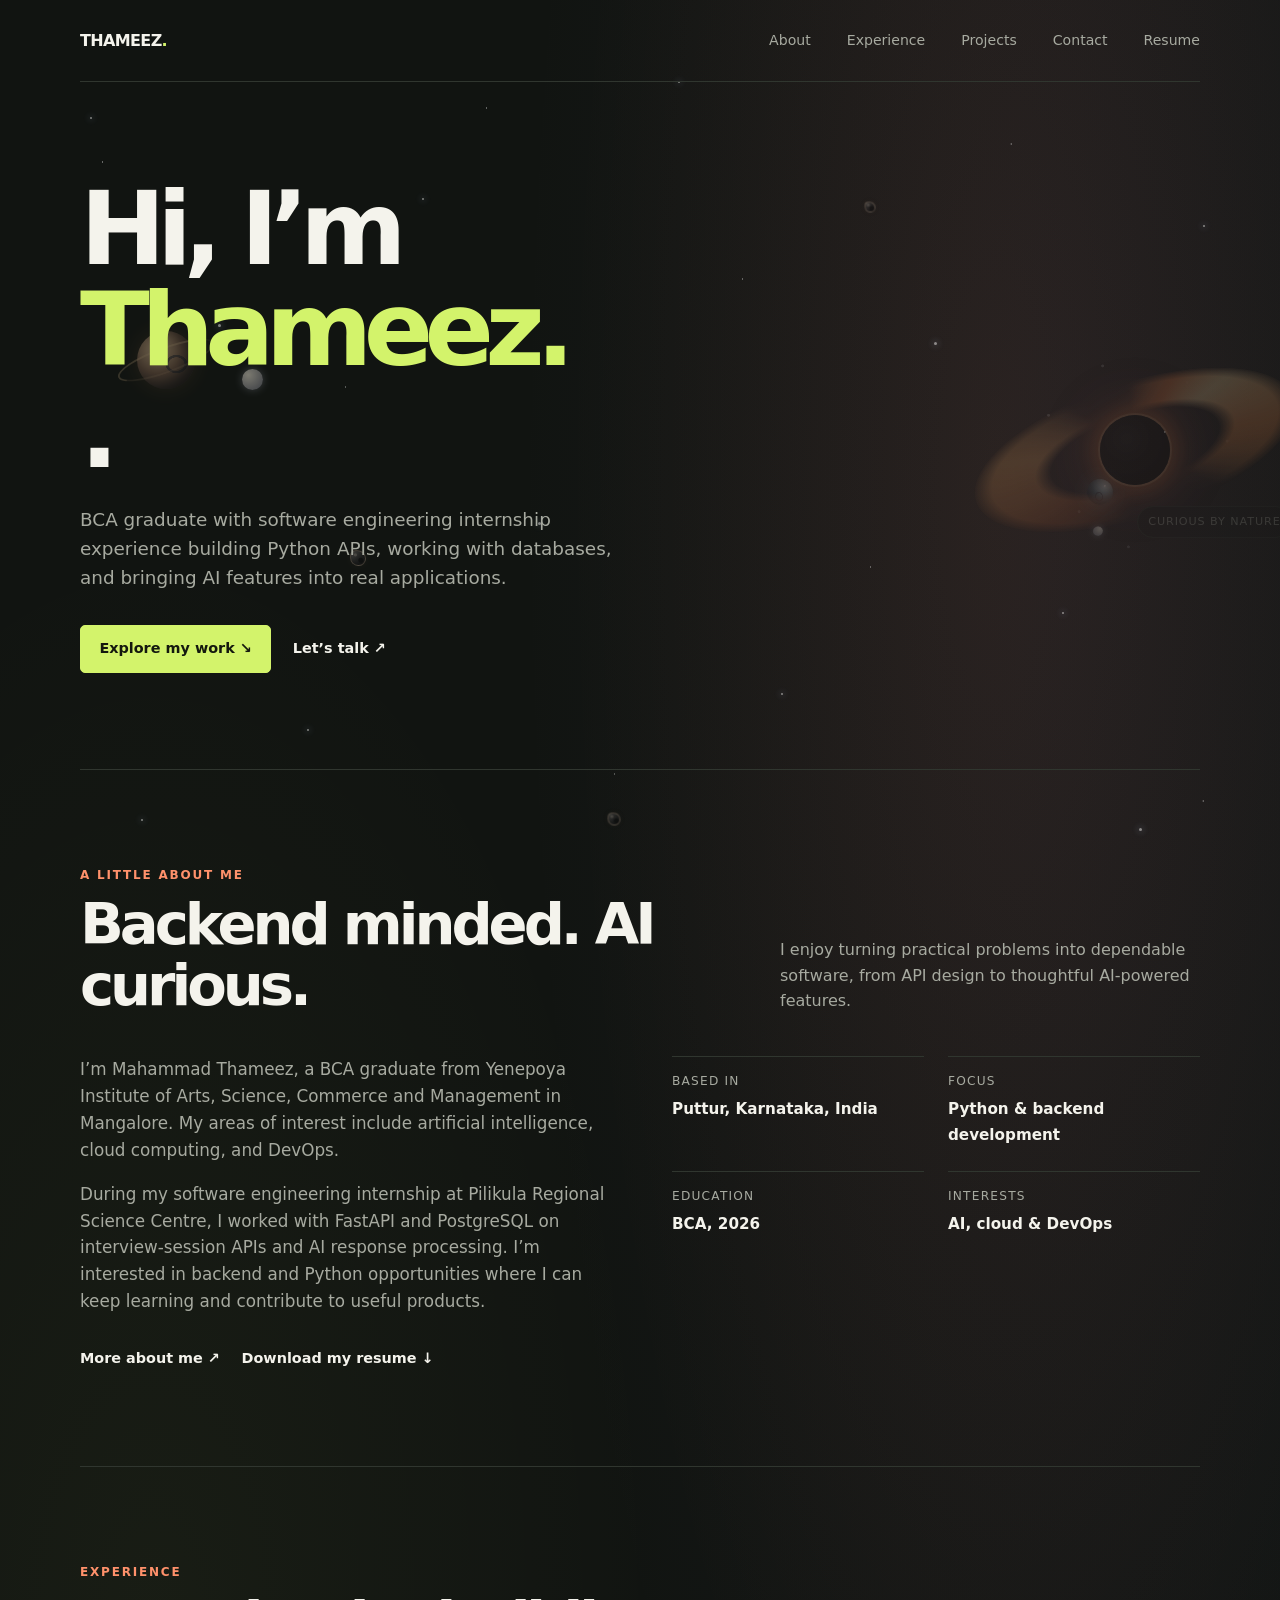
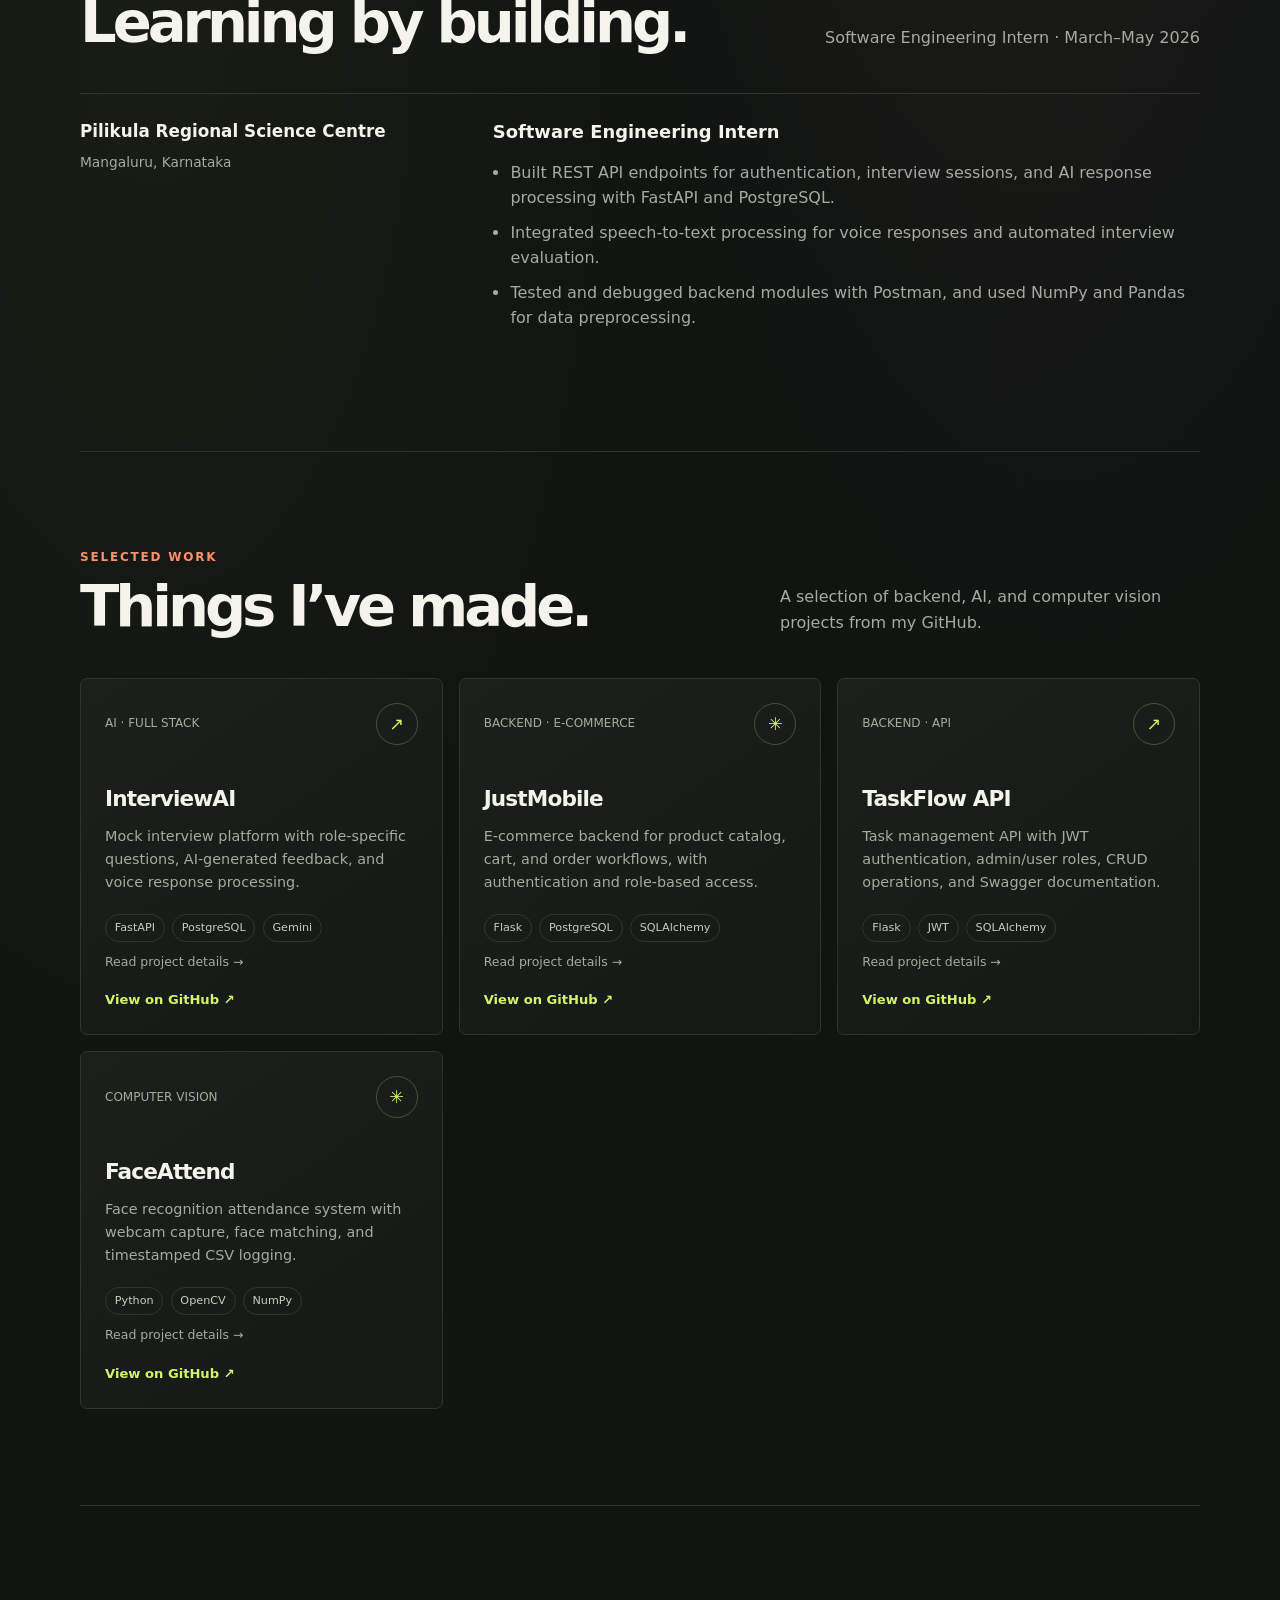
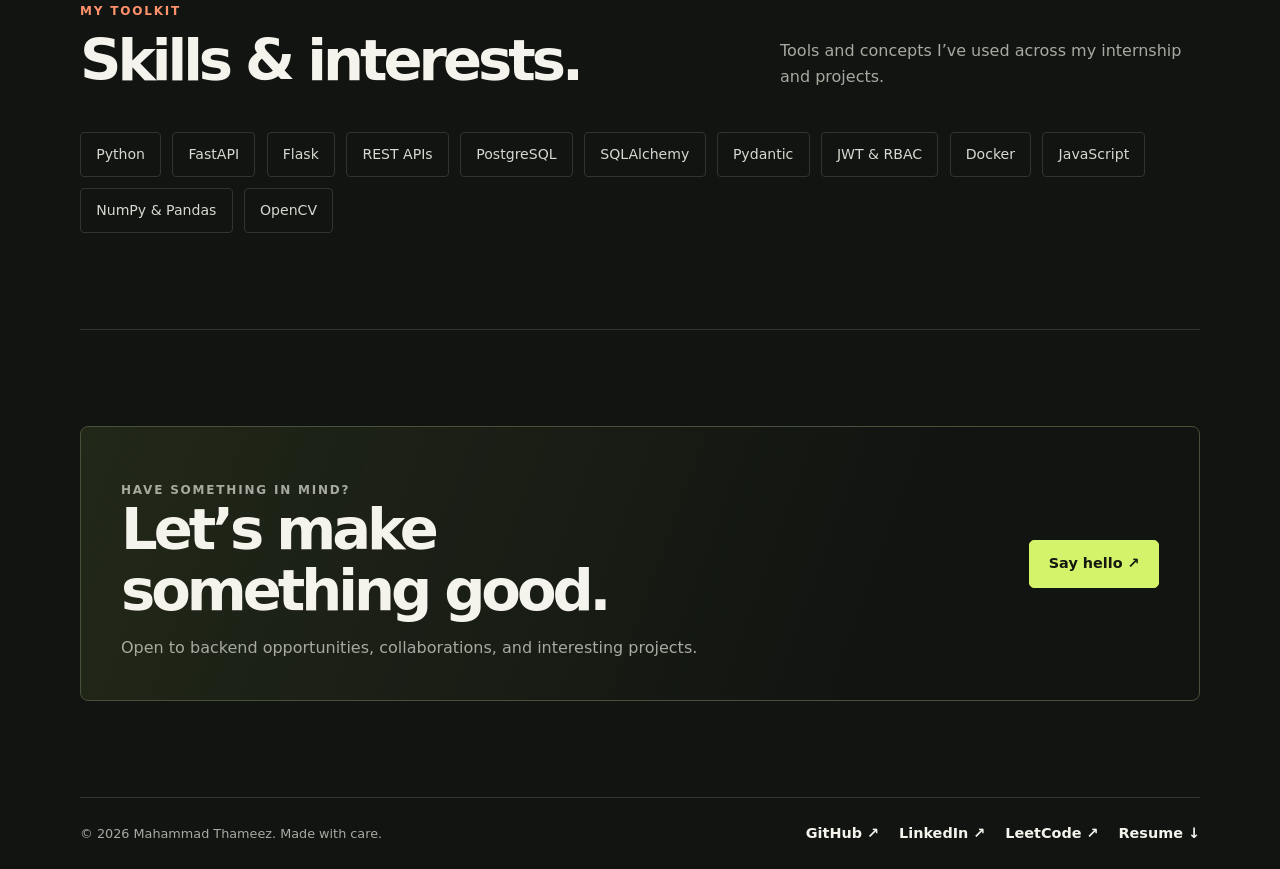
==== commit a3efaf54: "changed a little text" ====
--- a/index.html
+++ b/index.html
@@ -924,8 +924,8 @@
     <main>
       <section class="shell hero" id="home">
         <div class="hero-copy-block">
-          <p class="eyebrow">Python backend developer · BCA 2026</p>
-          <h1>Hi, I’m <span>Thameez.</span><br />I build useful things.</h1>
+
+          <h1>Hi, I’m <span>Thameez.</span><br />.</h1>
           <p class="hero-copy">
             BCA graduate with software engineering internship experience building Python
             APIs, working with databases, and bringing AI features into real applications.
